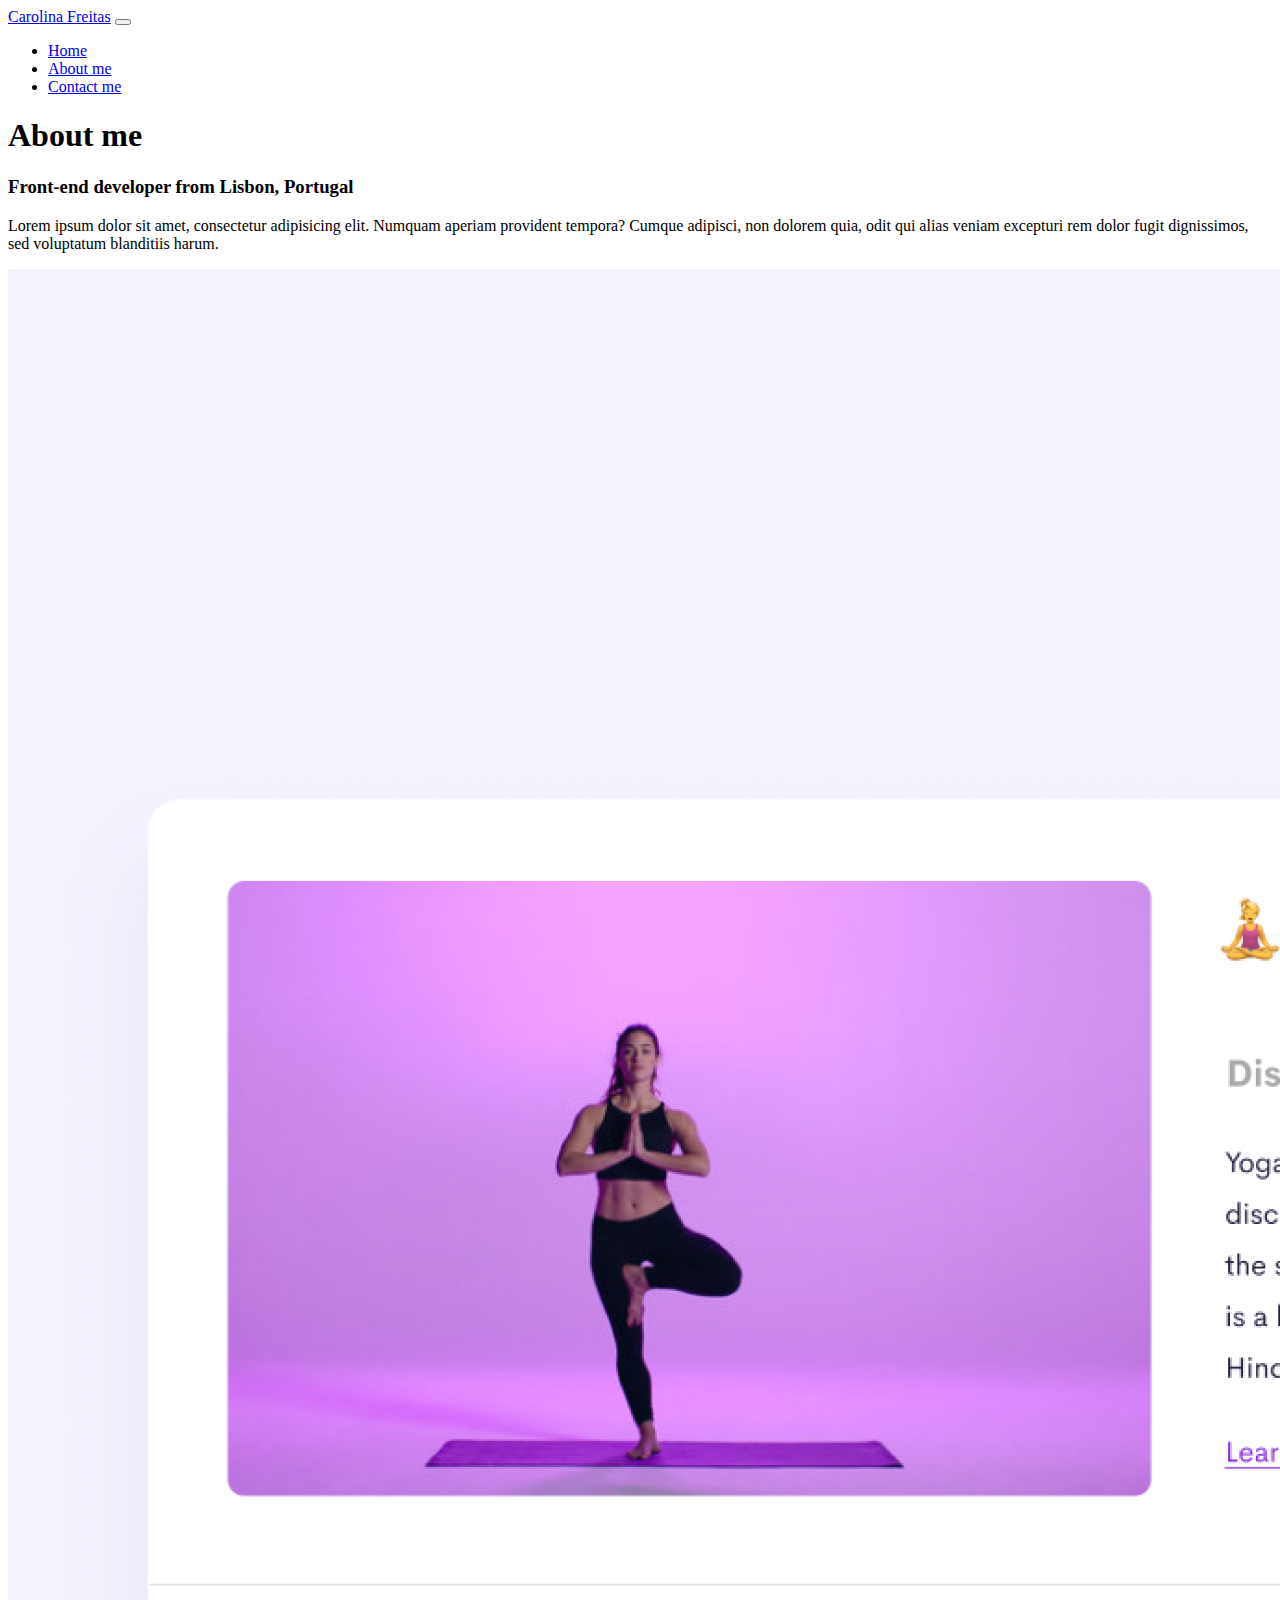
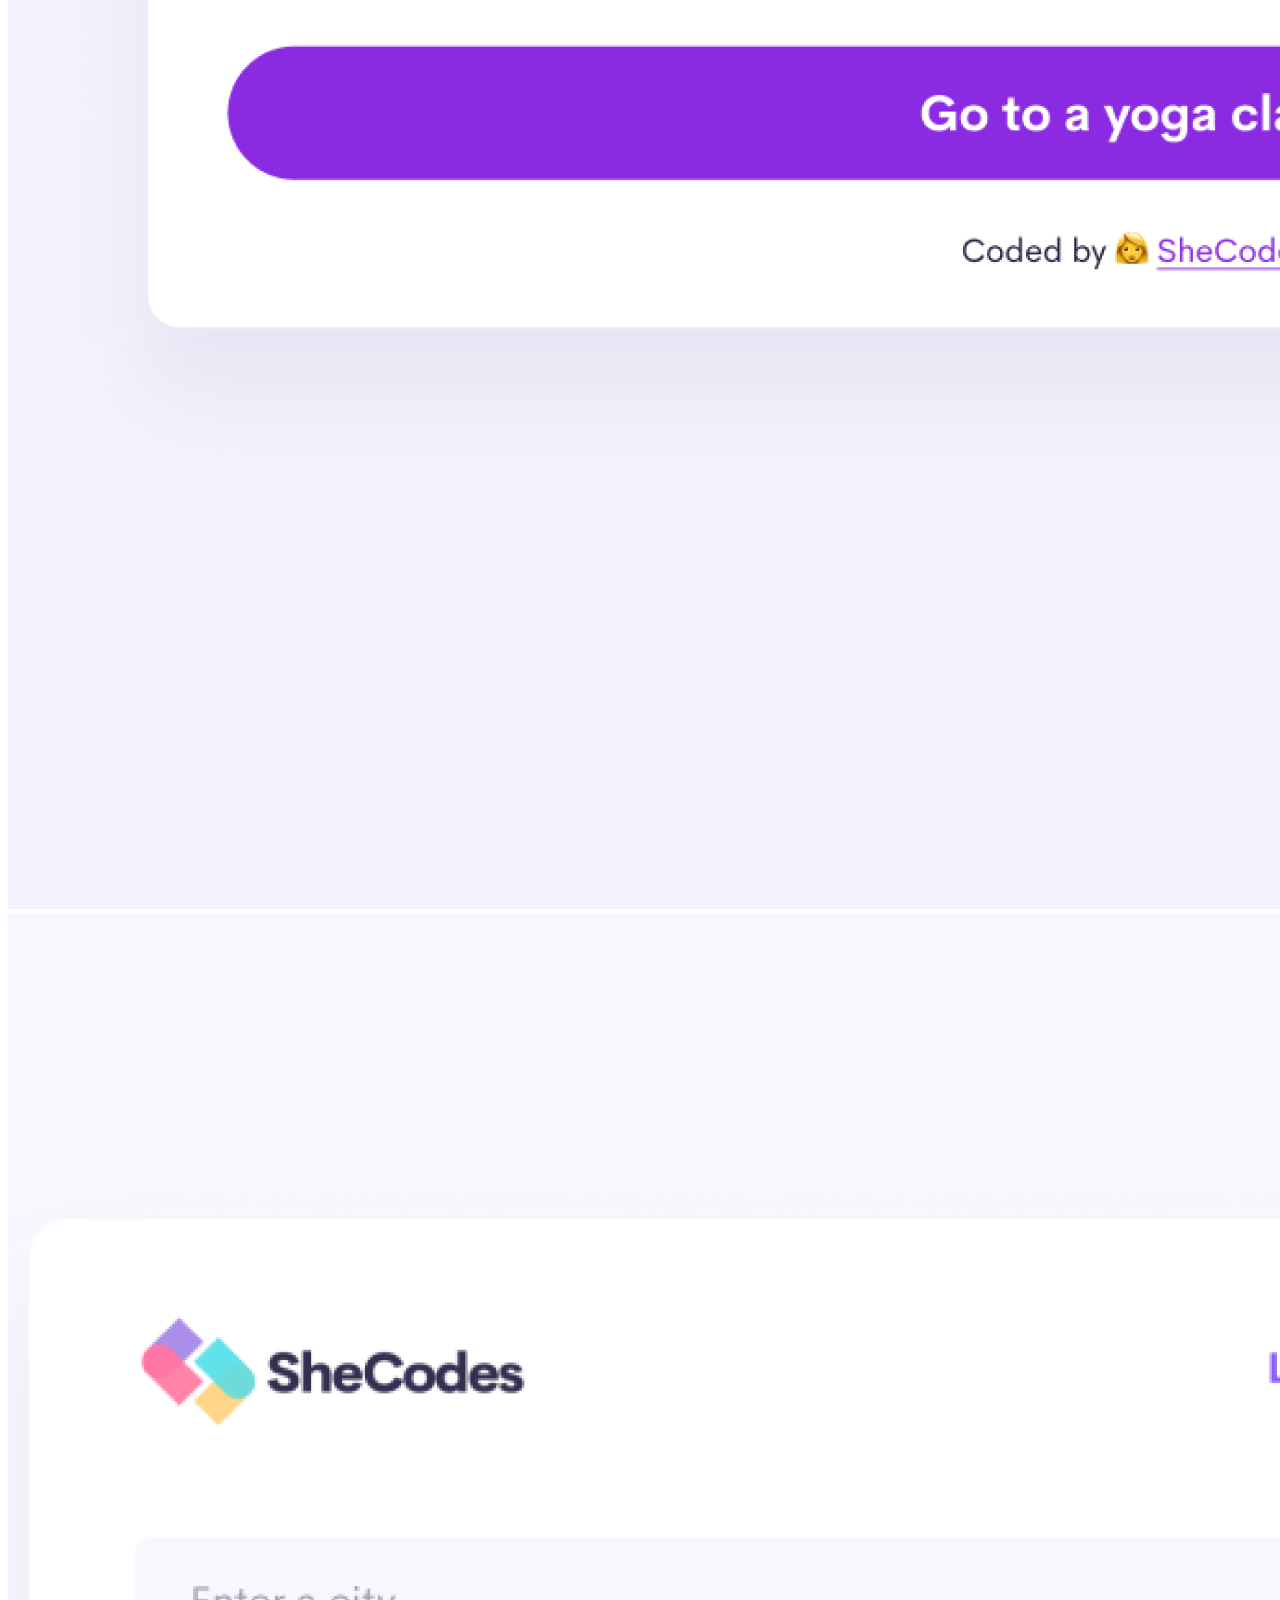
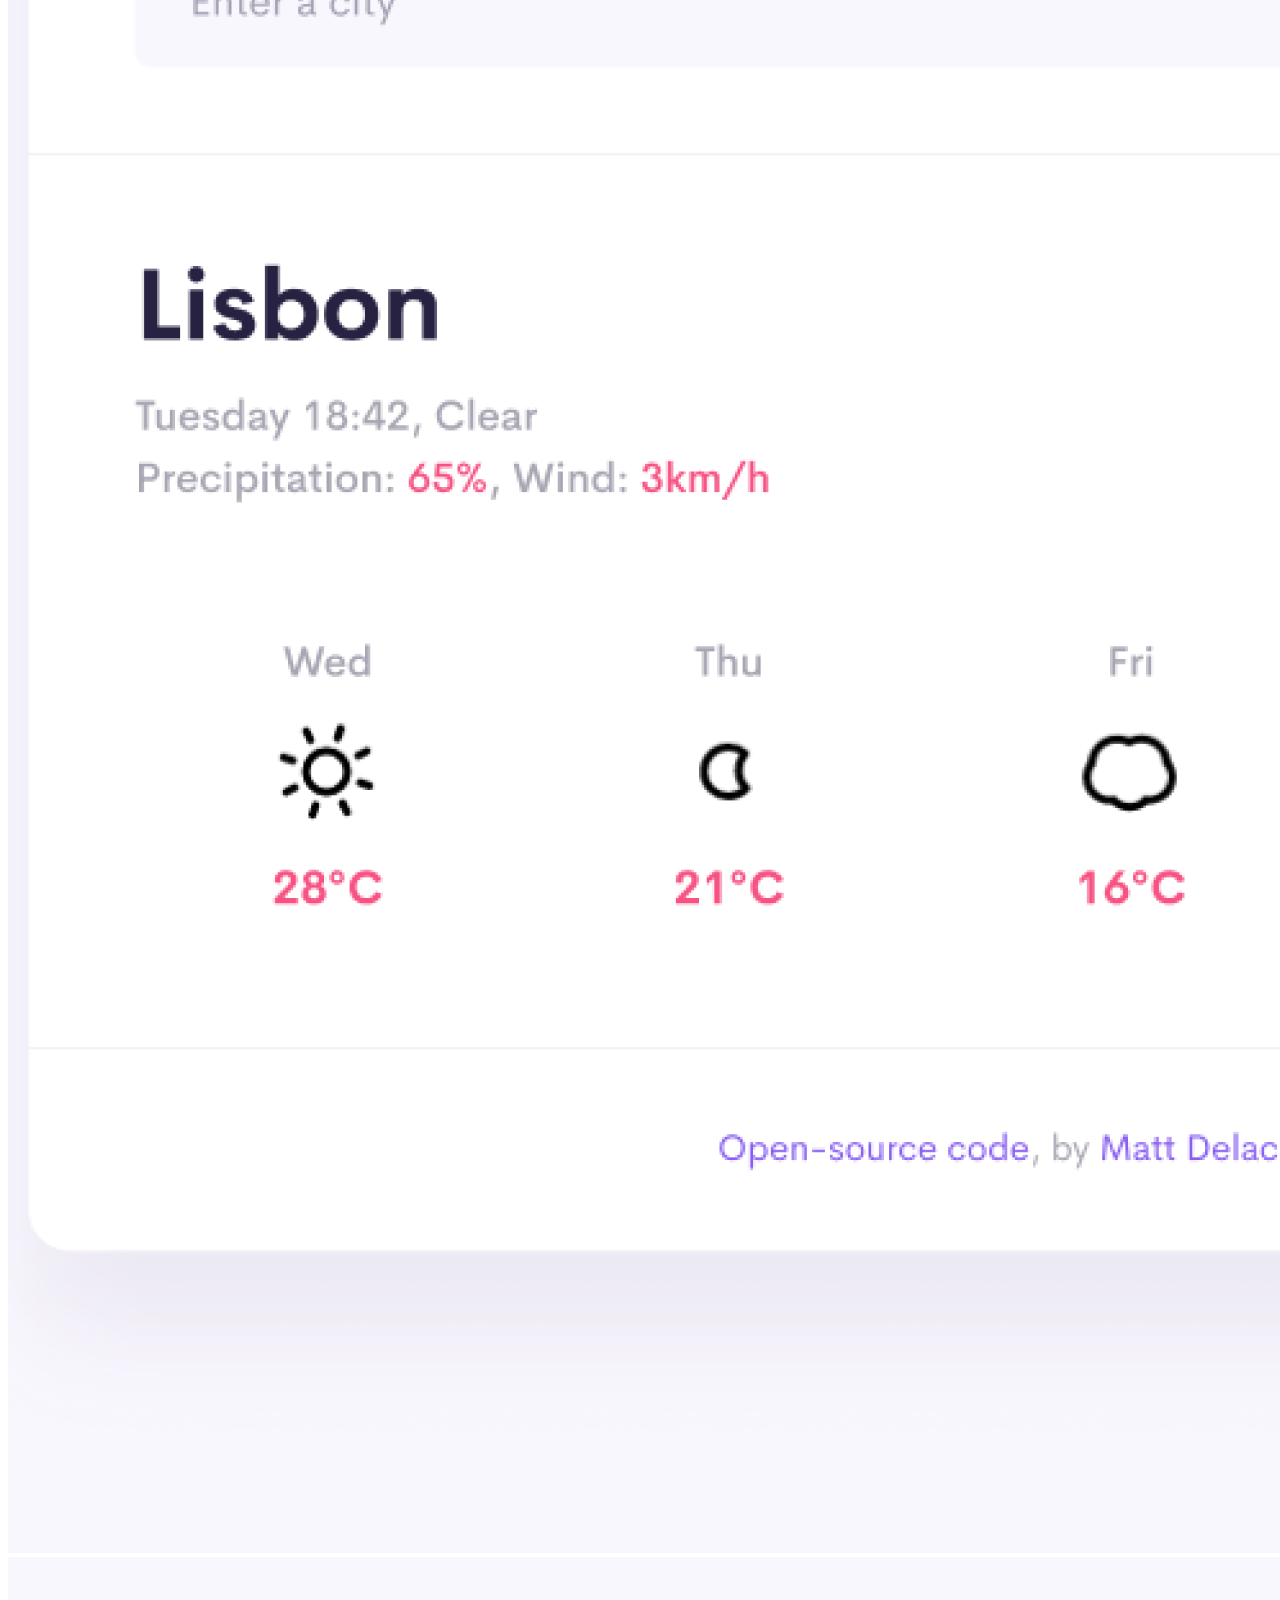
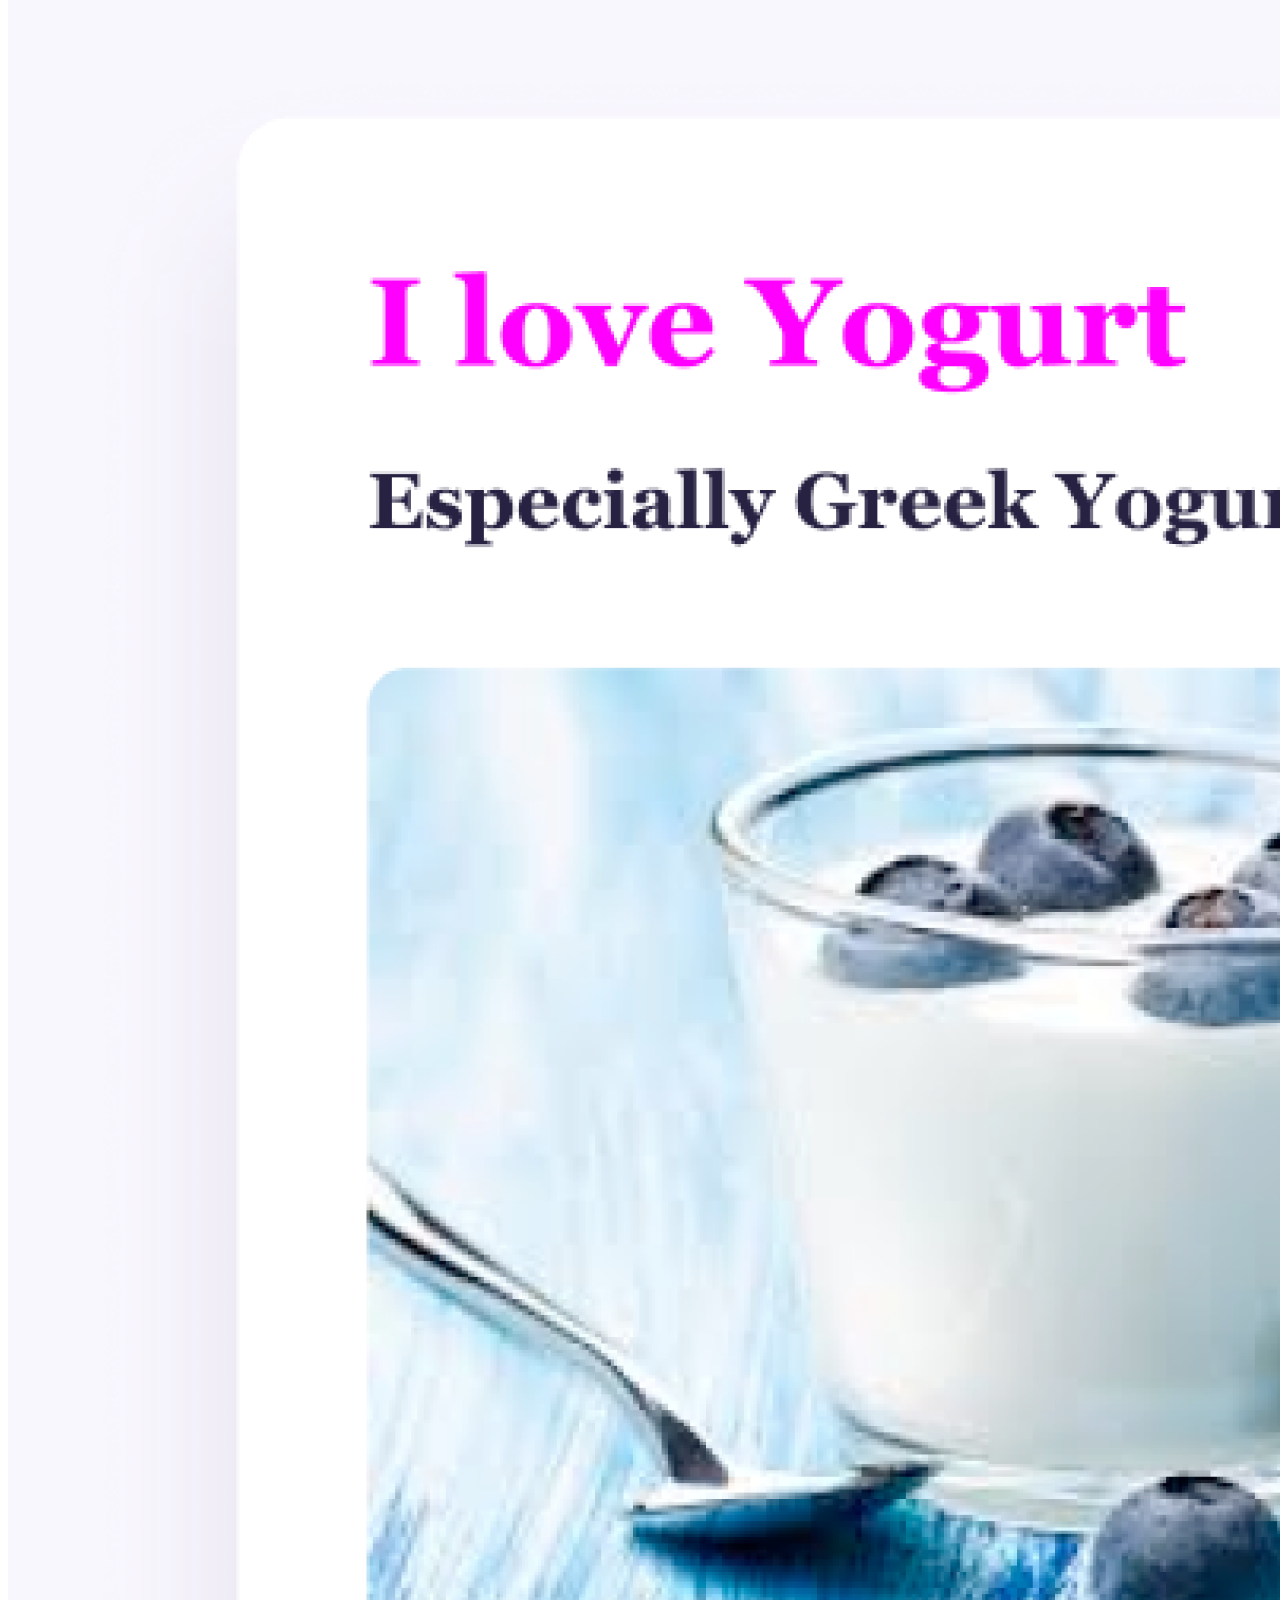
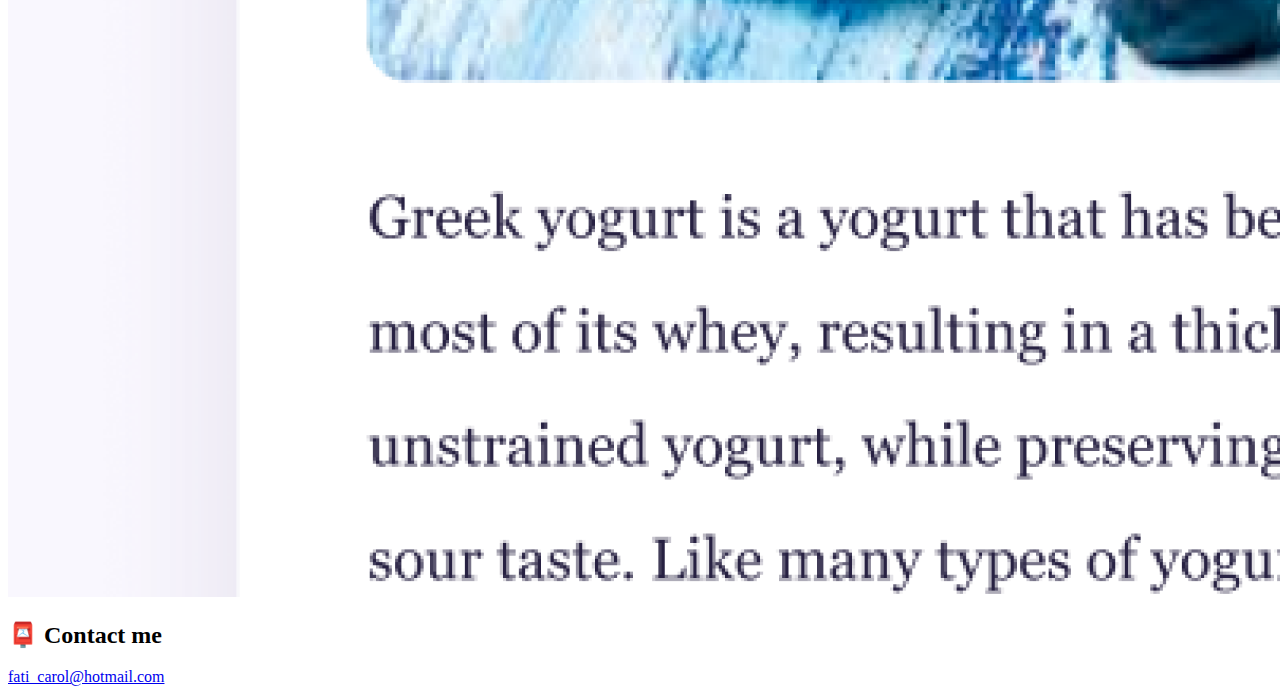
==== about.html @ 73f69a17 "added imgs; added content to homepage from previous project; added about, portfolio and contact file" ====
<!DOCTYPE html>
<html lang="en">
  <head>
    <meta charset="UTF-8" />
    <meta http-equiv="X-UA-Compatible" content="IE=edge" />
    <meta name="viewport" content="width=device-width, initial-scale=1.0" />
    <meta name="description" content="About Carolina" />
    <link
      href="https://cdn.jsdelivr.net/npm/bootstrap@5.0.0-beta2/dist/css/bootstrap.min.css"
      rel="stylesheet"
      integrity="sha384-BmbxuPwQa2lc/FVzBcNJ7UAyJxM6wuqIj61tLrc4wSX0szH/Ev+nYRRuWlolflfl"
      crossorigin="anonymous"
    />
    <script
      src="https://cdn.jsdelivr.net/npm/bootstrap@5.0.0-beta2/dist/js/bootstrap.bundle.min.js"
      integrity="sha384-b5kHyXgcpbZJO/tY9Ul7kGkf1S0CWuKcCD38l8YkeH8z8QjE0GmW1gYU5S9FOnJ0"
      crossorigin="anonymous"
    ></script>
    <link rel="stylesheet" href="style.css" />
    <title>About Carolina Freitas</title>
  </head>
  <body>
    <nav class="navbar navbar-expand-lg navbar-light bg-light fixed-top">
      <div class="container">
        <a class="navbar-brand" href="index.html">Carolina Freitas</a>
        <button
          class="navbar-toggler"
          type="button"
          data-bs-toggle="collapse"
          data-bs-target="#navbarNav"
          aria-controls="navbarNav"
          aria-expanded="false"
          aria-label="Toggle navigation"
        >
          <span class="navbar-toggler-icon"></span>
        </button>
        <div class="collapse navbar-collapse" id="navbarNav">
          <ul class="navbar-nav">
            <li class="nav-item">
              <a class="nav-link" aria-current="page" href="index.html">Home</a>
            </li>
            <li class="nav-item">
              <a class="nav-link active" href="about.html" title="Link page about me">About me</a>
            </li>
            <li class="nav-item">
              <a class="nav-link" href="about.html#contact" title="Link page contacts">Contact me</a>
            </li>
          </ul>
        </div>
      </div>
    </nav>
    <h1 class="text-center">About me</h1>
    <h3 class="text-center">Front-end developer from Lisbon, Portugal</h3>
    <div class="about-paragraphs text-center">
      <p>
        Lorem ipsum dolor sit amet, consectetur adipisicing elit. Numquam
        aperiam provident tempora? Cumque adipisci, non dolorem quia, odit qui
        alias veniam excepturi rem dolor fugit dignissimos, sed voluptatum
        blanditiis harum.
      </p>
    </div>
    <div class="container">
      <div class="row">
        <div class="col-sm-4">
          <img src="assets/img/yoga.png" alt="Image of a person doing yoga" class="img-fluid p-2 shadow rounded" />
        </div>
        <div class="col-sm-4">
          <img src="assets/img/weather.png" alt="Image of an weather application" class="img-fluid p-2 shadow rounded" />
        </div>
        <div class="col-sm-4">
          <img src="assets/img/yogurt.png" alt="Image of a yogurt" class="img-fluid p-2 shadow rounded" />
        </div>
      </div>
    </div>
    <div id="contact" class="mt-5">
      <h2 class="text-center">📮 Contact me</h2>
      <a href="mailto:fati_carol@hotmail.com" class="email-link" title="Email link">
        fati_carol@hotmail.com
      </a>
    </div>
  </body>
</html>
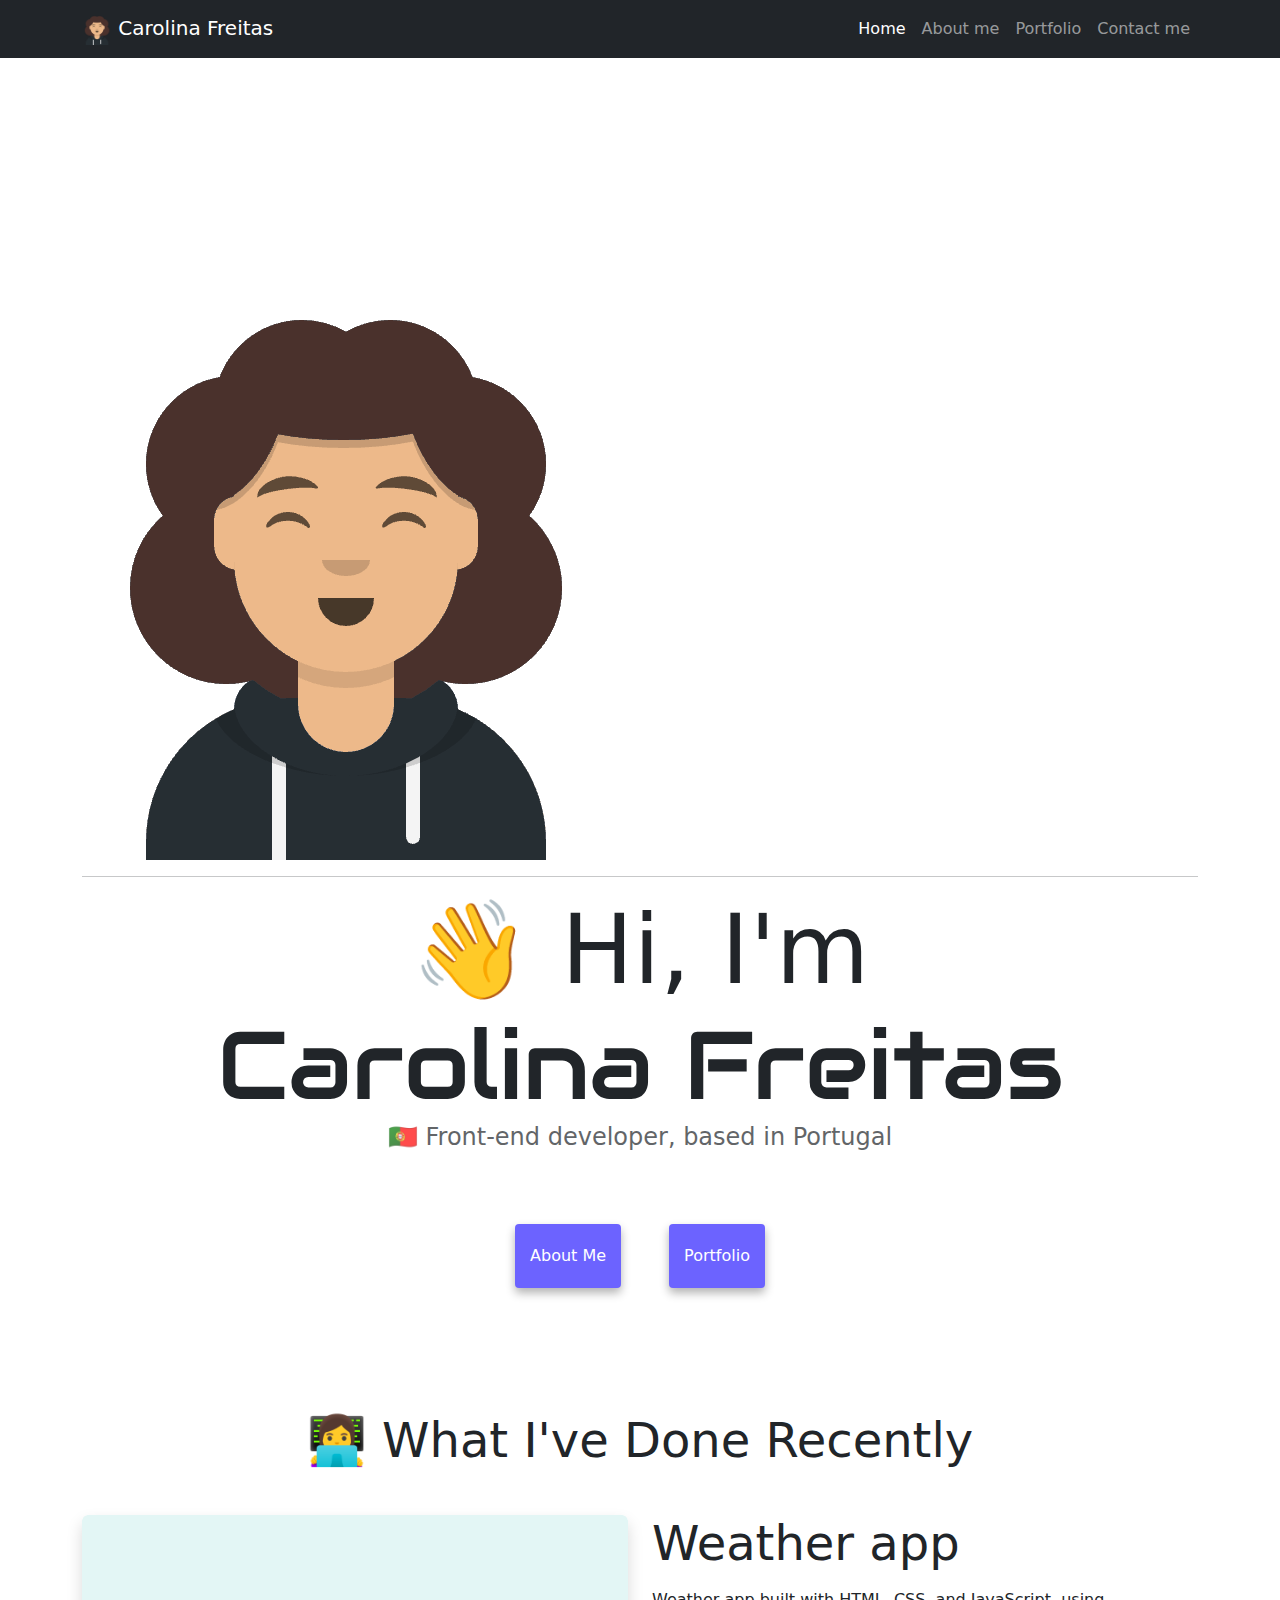
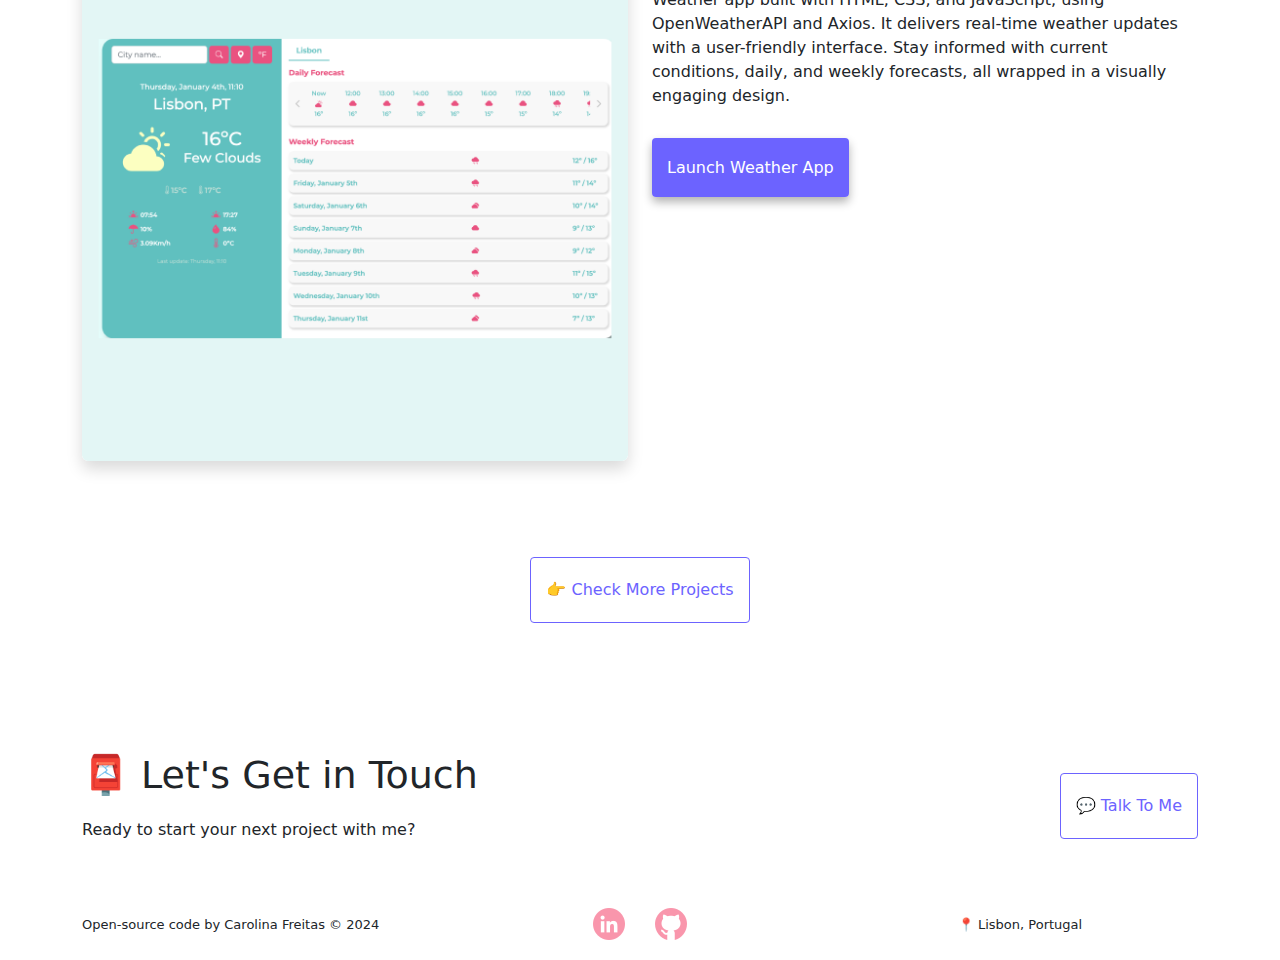
==== commit 29733fe0: "added title attribute to links; added code to about page;" ====
--- a/about.html
+++ b/about.html
@@ -1,82 +1,193 @@
 <!DOCTYPE html>
 <html lang="en">
-  <head>
-    <meta charset="UTF-8" />
-    <meta http-equiv="X-UA-Compatible" content="IE=edge" />
-    <meta name="viewport" content="width=device-width, initial-scale=1.0" />
-    <meta name="description" content="About Carolina" />
-    <link
-      href="https://cdn.jsdelivr.net/npm/bootstrap@5.0.0-beta2/dist/css/bootstrap.min.css"
-      rel="stylesheet"
-      integrity="sha384-BmbxuPwQa2lc/FVzBcNJ7UAyJxM6wuqIj61tLrc4wSX0szH/Ev+nYRRuWlolflfl"
-      crossorigin="anonymous"
-    />
-    <script
-      src="https://cdn.jsdelivr.net/npm/bootstrap@5.0.0-beta2/dist/js/bootstrap.bundle.min.js"
-      integrity="sha384-b5kHyXgcpbZJO/tY9Ul7kGkf1S0CWuKcCD38l8YkeH8z8QjE0GmW1gYU5S9FOnJ0"
-      crossorigin="anonymous"
-    ></script>
-    <link rel="stylesheet" href="style.css" />
-    <title>About Carolina Freitas</title>
-  </head>
-  <body>
-    <nav class="navbar navbar-expand-lg navbar-light bg-light fixed-top">
-      <div class="container">
-        <a class="navbar-brand" href="index.html">Carolina Freitas</a>
-        <button
-          class="navbar-toggler"
-          type="button"
-          data-bs-toggle="collapse"
-          data-bs-target="#navbarNav"
-          aria-controls="navbarNav"
-          aria-expanded="false"
-          aria-label="Toggle navigation"
-        >
-          <span class="navbar-toggler-icon"></span>
-        </button>
-        <div class="collapse navbar-collapse" id="navbarNav">
-          <ul class="navbar-nav">
-            <li class="nav-item">
-              <a class="nav-link" aria-current="page" href="index.html">Home</a>
-            </li>
-            <li class="nav-item">
-              <a class="nav-link active" href="about.html" title="Link page about me">About me</a>
-            </li>
-            <li class="nav-item">
-              <a class="nav-link" href="about.html#contact" title="Link page contacts">Contact me</a>
-            </li>
-          </ul>
-        </div>
-      </div>
-    </nav>
-    <h1 class="text-center">About me</h1>
-    <h3 class="text-center">Front-end developer from Lisbon, Portugal</h3>
-    <div class="about-paragraphs text-center">
-      <p>
-        Lorem ipsum dolor sit amet, consectetur adipisicing elit. Numquam
-        aperiam provident tempora? Cumque adipisci, non dolorem quia, odit qui
-        alias veniam excepturi rem dolor fugit dignissimos, sed voluptatum
-        blanditiis harum.
-      </p>
-    </div>
-    <div class="container">
-      <div class="row">
-        <div class="col-sm-4">
-          <img src="assets/img/yoga.png" alt="Image of a person doing yoga" class="img-fluid p-2 shadow rounded" />
-        </div>
-        <div class="col-sm-4">
-          <img src="assets/img/weather.png" alt="Image of an weather application" class="img-fluid p-2 shadow rounded" />
-        </div>
-        <div class="col-sm-4">
-          <img src="assets/img/yogurt.png" alt="Image of a yogurt" class="img-fluid p-2 shadow rounded" />
-        </div>
-      </div>
-    </div>
-    <div id="contact" class="mt-5">
-      <h2 class="text-center">📮 Contact me</h2>
-      <a href="mailto:fati_carol@hotmail.com" class="email-link" title="Email link">
-        fati_carol@hotmail.com
-      </a>
-    </div>
-  </body>
+	<head>
+		<meta charset="UTF-8" />
+		<meta http-equiv="X-UA-Compatible" content="IE=edge" />
+		<meta name="viewport" content="width=device-width, initial-scale=1.0" />
+		<meta
+			name="description"
+			content="Homepage showcasing the last project developed"
+		/>
+		<title>Carolina Freitas</title>
+		<link rel="preconnect" href="https://fonts.googleapis.com" />
+		<link rel="preconnect" href="https://fonts.gstatic.com" crossorigin />
+		<link
+			href="https://fonts.googleapis.com/css2?family=Audiowide&family=Montserrat:wght@100;200;300;400;500;600;700;800;900&display=swap"
+			rel="stylesheet"
+		/>
+		<link
+			rel="stylesheet"
+			href="libs/bootstrap-5.3.2-dist/css/bootstrap.min.css"
+		/>
+
+		<script src="libs/bootstrap-5.3.2-dist/js/bootstrap.min.js"></script>
+		<script src="libs/bootstrap-5.3.2-dist/js/bootstrap.bundle.min.js"></script>
+		<link rel="stylesheet" href="styles.css" />
+	</head>
+	<body>
+		<nav class="navbar navbar-expand-lg navbar-dark bg-dark fixed-top">
+			<div class="container navbar-container">
+				<a class="navbar-brand" href="index.html">
+					<img src="assets/img/carolina-avatar-no-bg.png" class="avatar" alt="Mini Avatar Carolina" width="30px" height="30px">
+					Carolina Freitas</a>
+				<button
+					class="navbar-toggler"
+					type="button"
+					data-bs-toggle="collapse"
+					data-bs-target="#navbarNav"
+					aria-controls="navbarNav"
+					aria-expanded="false"
+					aria-label="Toggle navigation"
+				>
+					<span class="navbar-toggler-icon"></span>
+				</button>
+				<div
+					class="collapse navbar-collapse justify-content-end"
+					id="navbarNav"
+				>
+					<ul class="navbar-nav">
+						<li class="nav-item">
+							<a
+								class="nav-link active"
+								title="Homepage"
+								aria-current="page"
+								href="index.html"
+								>Home</a
+							>
+						</li>
+						<li class="nav-item">
+							<a class="nav-link" title="About page" href="about.html">About me</a>
+						</li>
+						<li class="nav-item">
+							<a class="nav-link" title="Portfolio page" href="portfolio.html"
+								>Portfolio</a
+							>
+						</li>
+						<li class="nav-item">
+							<a class="nav-link" title="Contact page" href="contact.html"
+								>Contact me</a
+							>
+						</li>
+					</ul>
+				</div>
+			</div>
+		</nav>
+
+		<header class="masthead">
+			<div class="container h-100">
+				<div class="header-content">
+					<img
+						src="assets/img/carolina-avatar-no-bg.png"
+						alt="Avatar Carolina"
+						class="avatar"
+					/>
+					<hr />
+					<h1 class="text-center title-1 mb-md-0 mb-1">👋 Hi, I'm</h1>
+					<h2 class="text-center title-2 mb-md-0 mb-1">Carolina Freitas</h2>
+					<h3 class="text-center title-3">
+						🇵🇹 Front-end developer, based in Portugal
+					</h3>
+					<div class="navigation-links mb-5 mt-md-5 mt-4 flex-md-row flex-column">
+						<a href="about.html" title="Go to About page" class="primary-link m-md-4 m-3 mb-md-4 mb-1">About me</a>
+						<a href="portfolio.html" title="Go to Portfolio page" class="primary-link m-md-4 m-3"
+							>Portfolio</a
+						>
+					</div>
+				</div>
+			</div>
+		</header>
+
+		<section class="recent-work-section">
+			<div class="container">
+				<div class="row">
+					<div class="col-12">
+						<h3 class="section-title">👩‍💻 What I've Done Recently</h3>
+					</div>
+				</div>
+				<div class="row mb-5 portfolio-project">
+					<div class="col-md-6 mb-5 mb-md-0">
+						<img
+							src="assets/img/weather-app.png"
+							alt="Image of a weather application"
+							class="img-fluid rounded shadow"
+						/>
+					</div>
+					<div class="col-md-6">
+						<h2 class="mb-3 project-title">Weather app</h2>
+						<p class="project-description">
+							Weather app built with HTML, CSS, and JavaScript,
+							using OpenWeatherAPI and Axios. It delivers
+							real-time weather updates with a user-friendly
+							interface. Stay informed with current conditions,
+							daily, and weekly forecasts, all wrapped in a
+							visually engaging design.
+						</p>
+						<div class="mt-5">
+							<a
+								href="https://weather-app-fcff.netlify.app/"
+								title="Launch weather app"
+								class="primary-link"
+								>Launch Weather App</a
+							>
+						</div>
+					</div>
+				</div>
+
+				<div class="row">
+					<div class="col-12">
+						<div class="mt-5 d-flex justify-content-center">
+							<a href="portfolio.html" class="secondary-link" title="Check more projects"
+								>👉 Check More Projects</a
+							>
+						</div>
+					</div>
+				</div>
+			</div>
+		</section>
+
+		<section class="contact-section">
+			<div class="container">
+				<div class="row">
+					<div class="col-md-6">
+						<h3 class="section-title">📮 Let's Get in Touch</h3>
+						<p>Ready to start your next project with me?</p>
+					</div>
+
+					<div
+						class="col-md-6 d-flex align-items-center justify-content-md-end justify-content-center"
+					>
+						<a
+							href="mailto:fati_carol@hotmail.com"
+							title="Talk to me"
+							class="secondary-link"
+						>
+							💬 Talk to Me
+						</a>
+					</div>
+				</div>
+			</div>
+		</section>
+
+		<footer class="footer-section">
+			<div class="container">
+				<div class="row">
+					<div class="col-md-4 d-flex align-items-center order-md-1 order-2 justify-content-md-start justify-content-center mb-md-0 mb-1">
+						<a href="https://github.com/fcff94" target="_blank" title="Github" class="text-decoration-none txt-white">
+							Open-source 
+						</a>
+					&nbsp;code by Carolina Freitas © 2024
+					</div>
+					<div class="col-md-4 social-media-icons order-md-2 order-1 mb-md-0 mb-3">
+						<a href="https://www.linkedin.com/in/carolinafreitas94/" target="_blank" title="Linkedin">
+							<img src="assets/img/linkedin.png" alt="Ícone do Linkedin">
+						</a>
+						<a href="https://github.com/fcff94" target="_blank" title="Github">
+							<img src="assets/img/github.png" alt="Ícone do Github">
+						</a>
+					</div>
+					<div class="col-md-4 d-flex align-items-center order-3 justify-content-center">📍 Lisbon, Portugal</div>
+				</div>
+			</div>
+		</footer>
+	</body>
 </html>
--- a/styles.css
+++ b/styles.css
@@ -0,0 +1,193 @@
+:root {
+  --primary-color: #6c63ff;
+  --secondary-color: #f5f2fe;
+  --box-shadow: 0 5px 10px rgba(0, 0, 0, 0.3);
+}
+
+body {
+  margin-top: 300px;
+}
+
+h1,
+h2,
+h3 {
+  margin: 0;
+}
+
+h1 {
+  font-size: 96px;
+}
+
+.heading1-size {
+  font-size: 96px;
+}
+
+.first-heading1 {
+  font-size: 48px;
+}
+
+h2 {
+  font-size: 48px;
+}
+
+.title-2 {
+	font-size: 96px;
+	font-family: "Audiowide", sans-serif;
+	text-shadow: 3px 5px 7px var(--txt-shadow);
+}
+
+.title-3 {
+	font-size: 24px;
+	opacity: 0.7;
+	color: var(--pink);
+}
+
+@media only screen and (max-width: 576px) {
+	.title-1 {
+		font-size: 28px;
+		opacity: 0.9;
+	}
+
+	.title-2 {
+		font-size: 38px;
+		font-family: "Audiowide", sans-serif;
+	}
+
+	.title-3 {
+		font-size: 16px;
+		opacity: 0.7;
+	}
+}
+/* ---------------------------------------- */
+
+/* SECTION - RECENT WORK */
+.recent-work-section {
+	margin: 100px auto;
+	background-color: var(--white);
+}
+
+.recent-work-section .section-title {
+	font-size: 48px;
+	margin-bottom: 45px;
+	text-align: center;
+}
+
+@media only screen and (max-width: 576px) {
+	.recent-work-section .section-title {
+		font-size: 38px;
+		text-align: left;
+	}
+}
+
+.portfolio-project .project-title {
+	text-shadow: 2px 3px 5px var(--txt-shadow);
+}
+
+.portfolio-project .project-description {
+	text-shadow: 2px 3px 5px var(--txt-shadow);
+	font-size: 16px;
+	color: var(--txt-grey);
+}
+/* ----------------------------------------------- */
+
+/* SECTION - CONTACT */
+.contact-section {
+	padding: 30px 0;
+	background-color: var(--turquoise);
+	font-size: 16px !important;
+}
+
+.contact-section p {
+	font-size: 16px;
+}
+
+.contact-section .section-title {
+	font-size: 38px;
+	margin-bottom: 20px;
+	text-shadow: 2px 3px 5px var(--txt-grey);
+}
+
+@media only screen and (max-width: 576px) {
+	.contact-section .section-title {
+		font-size: 30px;
+	}
+}
+/* ----------------------------------------------- */
+
+/* FOOTER SECTION  */
+.footer-section {
+	background-color: var(--darkgray);
+	color: var(--white);
+	padding: 20px 0;
+	font-size: 13px;
+}
+
+.footer-section a {
+	color: var(--pink);
+}
+
+.social-media-icons {
+	display: flex;
+	align-items: center;
+	justify-content: center;
+}
+
+.social-media-icons img {
+	opacity: 0.7;
+	margin: 0 15px;
+}
+
+.navigation-links {
+  display: flex;
+  margin-top: 40px;
+  justify-content: center;
+}
+
+.navigation-links a {
+  margin: 20px;
+}
+
+.primary-link {
+  border-radius: 4px;
+  padding: 20px 15px;
+  text-decoration: none;
+  text-transform: capitalize;
+  background: var(--primary-color);
+  box-shadow: var(--box-shadow);
+  color: white;
+}
+
+.secondary-link {
+  border-radius: 4px;
+  padding: 20px 15px;
+  text-decoration: none;
+  text-transform: capitalize;
+  color: var(--primary-color);
+  border: 1px solid var(--primary-color);
+}
+
+.homepage-link {
+  color: var(--primary-color);
+  text-align: center;
+  display: block;
+}
+
+.about-paragraphs {
+  margin: 30px 0;
+}
+
+.about-paragraphs p {
+  margin: 10px;
+}
+
+.email-link {
+  display: flex;
+  justify-content: center;
+  color: var(--primary-color);
+  font-size: 28px;
+  text-decoration: none;
+}
+
+.email-link:hover {
+  text-decoration: underline;
+}
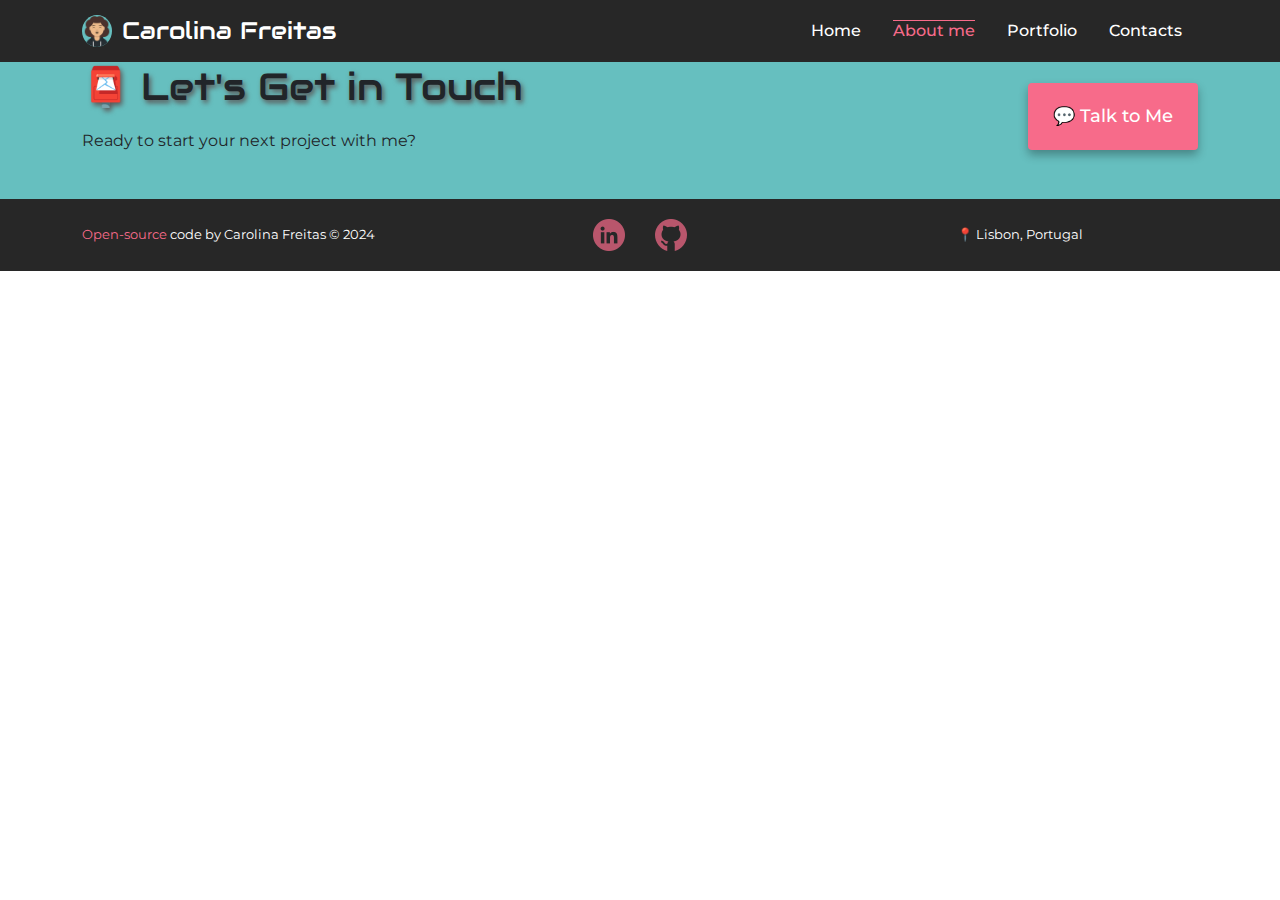
==== commit 6aaf7f48: "added favicon package and import;" ====
--- a/about.html
+++ b/about.html
@@ -9,19 +9,30 @@
 			content="Homepage showcasing the last project developed"
 		/>
 		<title>Carolina Freitas</title>
+		<!-- Favicon  -->
+		<link rel="apple-touch-icon" sizes="180x180" href="assets/img/favicon/apple-touch-icon.png">
+		<link rel="icon" type="image/png" sizes="32x32" href="assets/img/favicon/favicon-32x32.png">
+		<link rel="icon" type="image/png" sizes="16x16" href="assets/img/favicon/favicon-16x16.png">
+		<link rel="manifest" href="assets/img/favicon/site.webmanifest">
+		<link rel="mask-icon" href="assets/img/favicon/safari-pinned-tab.svg" color="#5bbad5">
+		<meta name="msapplication-TileColor" content="#da532c">
+		<meta name="theme-color" content="#ffffff">
+		<!-- Fonts  -->
 		<link rel="preconnect" href="https://fonts.googleapis.com" />
 		<link rel="preconnect" href="https://fonts.gstatic.com" crossorigin />
 		<link
 			href="https://fonts.googleapis.com/css2?family=Audiowide&family=Montserrat:wght@100;200;300;400;500;600;700;800;900&display=swap"
 			rel="stylesheet"
 		/>
+		<!-- Bootstrap  -->
 		<link
 			rel="stylesheet"
 			href="libs/bootstrap-5.3.2-dist/css/bootstrap.min.css"
 		/>
-
 		<script src="libs/bootstrap-5.3.2-dist/js/bootstrap.min.js"></script>
 		<script src="libs/bootstrap-5.3.2-dist/js/bootstrap.bundle.min.js"></script>
+
+		<!-- My styles  -->
 		<link rel="stylesheet" href="styles.css" />
 	</head>
 	<body>
@@ -48,15 +59,14 @@
 					<ul class="navbar-nav">
 						<li class="nav-item">
 							<a
-								class="nav-link active"
+								class="nav-link"
 								title="Homepage"
-								aria-current="page"
 								href="index.html"
 								>Home</a
 							>
 						</li>
 						<li class="nav-item">
-							<a class="nav-link" title="About page" href="about.html">About me</a>
+							<a class="nav-link active" aria-current="page" title="About page" href="about.html">About me</a>
 						</li>
 						<li class="nav-item">
 							<a class="nav-link" title="Portfolio page" href="portfolio.html"
@@ -65,7 +75,7 @@
 						</li>
 						<li class="nav-item">
 							<a class="nav-link" title="Contact page" href="contact.html"
-								>Contact me</a
+								>Contacts</a
 							>
 						</li>
 					</ul>
@@ -73,75 +83,16 @@
 			</div>
 		</nav>
 
-		<header class="masthead">
-			<div class="container h-100">
-				<div class="header-content">
-					<img
-						src="assets/img/carolina-avatar-no-bg.png"
-						alt="Avatar Carolina"
-						class="avatar"
-					/>
-					<hr />
-					<h1 class="text-center title-1 mb-md-0 mb-1">👋 Hi, I'm</h1>
-					<h2 class="text-center title-2 mb-md-0 mb-1">Carolina Freitas</h2>
-					<h3 class="text-center title-3">
-						🇵🇹 Front-end developer, based in Portugal
-					</h3>
-					<div class="navigation-links mb-5 mt-md-5 mt-4 flex-md-row flex-column">
-						<a href="about.html" title="Go to About page" class="primary-link m-md-4 m-3 mb-md-4 mb-1">About me</a>
-						<a href="portfolio.html" title="Go to Portfolio page" class="primary-link m-md-4 m-3"
-							>Portfolio</a
-						>
-					</div>
-				</div>
-			</div>
-		</header>
-
-		<section class="recent-work-section">
+		<section class="about-section">
 			<div class="container">
 				<div class="row">
 					<div class="col-12">
 						<h3 class="section-title">👩‍💻 What I've Done Recently</h3>
 					</div>
 				</div>
-				<div class="row mb-5 portfolio-project">
-					<div class="col-md-6 mb-5 mb-md-0">
-						<img
-							src="assets/img/weather-app.png"
-							alt="Image of a weather application"
-							class="img-fluid rounded shadow"
-						/>
-					</div>
-					<div class="col-md-6">
-						<h2 class="mb-3 project-title">Weather app</h2>
-						<p class="project-description">
-							Weather app built with HTML, CSS, and JavaScript,
-							using OpenWeatherAPI and Axios. It delivers
-							real-time weather updates with a user-friendly
-							interface. Stay informed with current conditions,
-							daily, and weekly forecasts, all wrapped in a
-							visually engaging design.
-						</p>
-						<div class="mt-5">
-							<a
-								href="https://weather-app-fcff.netlify.app/"
-								title="Launch weather app"
-								class="primary-link"
-								>Launch Weather App</a
-							>
-						</div>
-					</div>
-				</div>
+				
 
-				<div class="row">
-					<div class="col-12">
-						<div class="mt-5 d-flex justify-content-center">
-							<a href="portfolio.html" class="secondary-link" title="Check more projects"
-								>👉 Check More Projects</a
-							>
-						</div>
-					</div>
-				</div>
+				
 			</div>
 		</section>
 
--- a/styles.css
+++ b/styles.css
@@ -1,33 +1,108 @@
 :root {
-  --primary-color: #6c63ff;
-  --secondary-color: #f5f2fe;
-  --box-shadow: 0 5px 10px rgba(0, 0, 0, 0.3);
-}
-
-body {
-  margin-top: 300px;
+	--darkgray: #272727;
+	--lightgreen: #e3f6f5;
+	--darkgreen: #bae8e8;
+	--turquoise: #66bfbf;
+	--pink: #f76b8a;
+	--txt-grey: #5c5959;
+	--txt-shadow: #c3c3c3;
+	--white: #fff;
+	--box-shadow: 0 5px 10px rgba(0, 0, 0, 0.3);
+}
+
+h1,
+h2,
+h3,
+h3,
+h5,
+h6,
+p,
+div,
+span {
+	font-family: "Montserrat", sans-serif;
 }
 
 h1,
 h2,
 h3 {
-  margin: 0;
-}
-
-h1 {
-  font-size: 96px;
-}
-
-.heading1-size {
-  font-size: 96px;
-}
-
-.first-heading1 {
-  font-size: 48px;
-}
-
-h2 {
-  font-size: 48px;
+	margin: 0;
+}
+
+p {
+	font-size: 18px;
+	line-height: 1.5;
+}
+
+/* NAVBAR */
+.navbar.bg-dark {
+	background-color: var(--darkgray) !important;
+	color: var(--darkgreen);
+}
+
+.navbar-brand {
+	display: flex;
+	align-items: center;
+	gap: 10px;
+	font-family: "Audiowide", sans-serif;
+	color: var(--white);
+	font-size: 24px;
+}
+
+.navbar-brand:hover {
+	color: var(--turquoise) !important;
+}
+
+.nav-link {
+	font-family: "Montserrat", sans-serif;
+	color: var(--white);
+	font-weight: 500;
+	padding: 8px 16px !important;
+}
+
+.nav-link:hover {
+	text-decoration: overline !important;
+	color: var(--turquoise) !important;
+}
+
+.nav-link.active {
+	text-decoration: overline !important;
+	color: var(--pink) !important;
+}
+/* --------------------------------------------------------- */
+/* HEADER */
+.masthead {
+	height: 100vh;
+	background-color: var(--lightgreen);
+	background-size: cover;
+	min-height: 40rem;
+	padding-top: 4.5rem;
+	padding-bottom: 0;
+}
+
+.header-content {
+	display: flex;
+	align-items: center;
+	justify-content: center;
+	flex-direction: column;
+	height: 100%;
+}
+
+.header-content hr {
+	border: 1px solid var(--turquoise) !important;
+	width: 50%;
+	margin: 20px 0;
+}
+
+.avatar {
+	background: var(--turquoise);
+	border-radius: 50%;
+	max-width: 65%;
+	height: auto;
+}
+
+.title-1 {
+	font-size: 48px;
+	opacity: 0.9;
 }
 
 .title-2 {
@@ -95,6 +170,14 @@
 	padding: 30px 0;
 	background-color: var(--turquoise);
 	font-size: 16px !important;
+	position: sticky;
+	bottom: 72px;
+	left: 0;
+	right: 0;
+}
+
+.footer-section a {
+	color: var(--pink);
 }
 
 .contact-section p {
@@ -120,10 +203,10 @@
 	color: var(--white);
 	padding: 20px 0;
 	font-size: 13px;
-}
-
-.footer-section a {
-	color: var(--pink);
+	position: sticky;
+	bottom: 0;
+	left: 0;
+	right: 0;
 }
 
 .social-media-icons {
@@ -137,57 +220,73 @@
 	margin: 0 15px;
 }
 
+.social-media-icons img:hover {
+	opacity: 1;
+}
+/* ----------------------------------------------- */
+
+/* GENERAL STYLES */
+.section-title {
+	font-family: "Audiowide", sans-serif;
+	text-shadow: 2px 3px 5px var(--txt-shadow);
+}
+/* ----------------------------------------------- */
+
+/* BUTTONS AND LINKS */
 .navigation-links {
-  display: flex;
-  margin-top: 40px;
-  justify-content: center;
-}
-
-.navigation-links a {
-  margin: 20px;
+	display: flex;
+	justify-content: center;
 }
 
 .primary-link {
-  border-radius: 4px;
-  padding: 20px 15px;
-  text-decoration: none;
-  text-transform: capitalize;
-  background: var(--primary-color);
-  box-shadow: var(--box-shadow);
-  color: white;
+	border-radius: 4px;
+	padding: 20px 25px;
+	text-decoration: none;
+	font-weight: 500;
+	background: var(--turquoise);
+	box-shadow: var(--box-shadow);
+	color: var(--white);
+	font-size: 18px;
+	text-align: center;
+}
+
+.primary-link:hover {
+	opacity: 0.9;
 }
 
 .secondary-link {
-  border-radius: 4px;
-  padding: 20px 15px;
-  text-decoration: none;
-  text-transform: capitalize;
-  color: var(--primary-color);
-  border: 1px solid var(--primary-color);
-}
-
-.homepage-link {
-  color: var(--primary-color);
-  text-align: center;
-  display: block;
-}
+	border-radius: 4px;
+	padding: 20px 25px;
+	text-decoration: none;
+	font-weight: 500;
+	background: var(--pink);
+	box-shadow: var(--box-shadow);
+	color: var(--white);
+	font-size: 18px;
+	text-align: center;
+}
+
+.secondary-link:hover {
+	opacity: 0.9;
+}
+/* ----------------------------------------------- */
 
 .about-paragraphs {
-  margin: 30px 0;
+	margin: 30px 0;
 }
 
 .about-paragraphs p {
-  margin: 10px;
+	margin: 10px;
 }
 
 .email-link {
-  display: flex;
-  justify-content: center;
-  color: var(--primary-color);
-  font-size: 28px;
-  text-decoration: none;
+	display: flex;
+	justify-content: center;
+	color: var(--primary-color);
+	font-size: 28px;
+	text-decoration: none;
 }
 
 .email-link:hover {
-  text-decoration: underline;
-}
+	text-decoration: underline;
+}
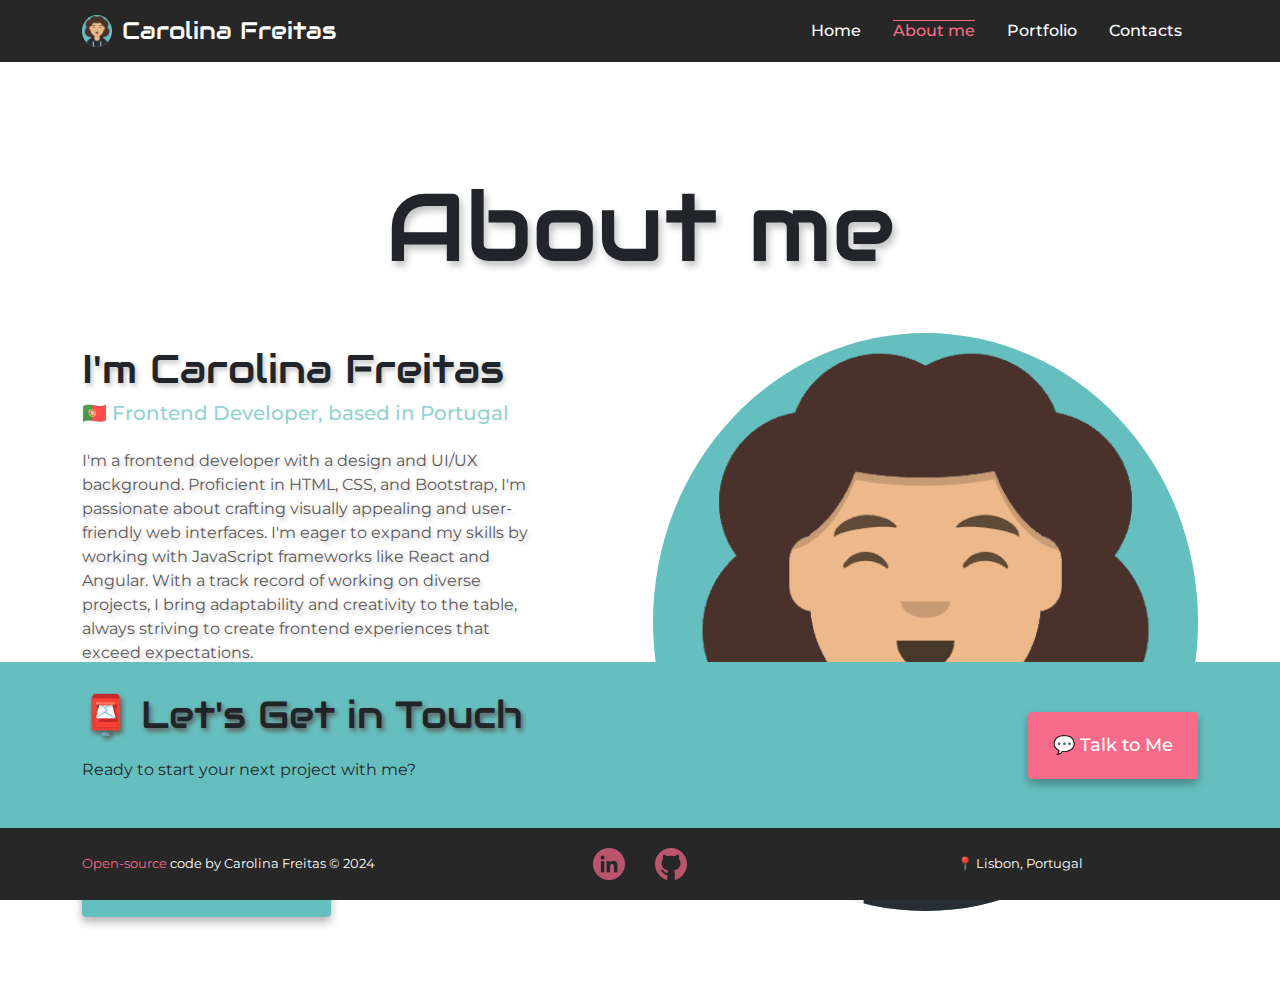
==== commit 34475f7b: "added about page info;" ====
--- a/about.html
+++ b/about.html
@@ -6,9 +6,9 @@
 		<meta name="viewport" content="width=device-width, initial-scale=1.0" />
 		<meta
 			name="description"
-			content="Homepage showcasing the last project developed"
+			content="About Carolina Freitas page"
 		/>
-		<title>Carolina Freitas</title>
+		<title>About Carolina Freitas</title>
 		<!-- Favicon  -->
 		<link rel="apple-touch-icon" sizes="180x180" href="assets/img/favicon/apple-touch-icon.png">
 		<link rel="icon" type="image/png" sizes="32x32" href="assets/img/favicon/favicon-32x32.png">
@@ -39,7 +39,7 @@
 		<nav class="navbar navbar-expand-lg navbar-dark bg-dark fixed-top">
 			<div class="container navbar-container">
 				<a class="navbar-brand" href="index.html">
-					<img src="assets/img/carolina-avatar-no-bg.png" class="avatar" alt="Mini Avatar Carolina" width="30px" height="30px">
+					<img src="assets/img/carolina-avatar-no-bg.png" class="avatar-bg avatar-width" alt="Mini Avatar Carolina" width="30px" height="30px">
 					Carolina Freitas</a>
 				<button
 					class="navbar-toggler"
@@ -87,11 +87,55 @@
 			<div class="container">
 				<div class="row">
 					<div class="col-12">
-						<h3 class="section-title">👩‍💻 What I've Done Recently</h3>
+						<div class="row mb-5">
+							<div class="col-12">
+								<h3 class="title-2 text-center">About me</h3>
+							</div>
+						</div>
+						<div class="row about-content">
+							<div class="col-lg-5 order-lg-1 order-2">
+								<h1 class="section-title text-lg-start text-center mb-2">I'm Carolina Freitas</h3>
+								<h2 class="title-3 text-lg-start text-center mb-4">🇵🇹 Frontend Developer, based in Portugal</h3>
+								<p class="txt-description">
+									I'm a frontend developer with a design
+									and UI/UX background. Proficient in
+									HTML, CSS, and Bootstrap, I'm
+									passionate about crafting visually
+									appealing and user-friendly web
+									interfaces. I'm eager to expand my
+									skills by working with JavaScript
+									frameworks like React and Angular.
+									With a track record of working on
+									diverse projects, I bring adaptability and
+									creativity to the table, always striving to
+									create frontend experiences that
+									exceed expectations.
+								</p>
+
+								<p class="txt-description mb-5">
+									I consider frontend development to be a
+									creative area, where aesthetics and
+									functionality go hand in hand. I've
+									honed my skills in styling frameworks
+									and I'm now excited to embrace new
+									dynamic cutting-edge technologies.
+									Let's collaborate to bring innovative and
+									visually stunning web solutions to life.
+								</p>
+
+								<a
+								href="portfolio.html"
+								title="Go to Portfolio page"
+								class="primary-link">
+							👉 Check my Portfolio
+						</a>
+							</div>
+							<div class="col-lg-7 d-flex justify-content-lg-end justify-content-center order-lg-2 order-1 mb-lg-0 mb-5">
+								<img src="assets/img/carolina-avatar-no-bg.png" class="avatar-bg text-center" alt="Avatar Carolina" width="85%">
+							</div>
+						</div>
 					</div>
 				</div>
-				
-
 				
 			</div>
 		</section>
@@ -122,13 +166,13 @@
 		<footer class="footer-section">
 			<div class="container">
 				<div class="row">
-					<div class="col-md-4 d-flex align-items-center order-md-1 order-2 justify-content-md-start justify-content-center mb-md-0 mb-1">
+					<div class="col-lg-4 d-flex align-items-center order-lg-1 order-2 justify-content-lg-start justify-content-center mb-lg-0 mb-1">
 						<a href="https://github.com/fcff94" target="_blank" title="Github" class="text-decoration-none txt-white">
 							Open-source 
 						</a>
 					&nbsp;code by Carolina Freitas © 2024
 					</div>
-					<div class="col-md-4 social-media-icons order-md-2 order-1 mb-md-0 mb-3">
+					<div class="col-lg-4 social-media-icons order-lg-2 order-1 mb-lg-0 mb-3">
 						<a href="https://www.linkedin.com/in/carolinafreitas94/" target="_blank" title="Linkedin">
 							<img src="assets/img/linkedin.png" alt="Ícone do Linkedin">
 						</a>
@@ -136,7 +180,7 @@
 							<img src="assets/img/github.png" alt="Ícone do Github">
 						</a>
 					</div>
-					<div class="col-md-4 d-flex align-items-center order-3 justify-content-center">📍 Lisbon, Portugal</div>
+					<div class="col-lg-4 d-flex align-items-center order-3 justify-content-center">📍 Lisbon, Portugal</div>
 				</div>
 			</div>
 		</footer>
--- a/styles.css
+++ b/styles.css
@@ -93,9 +93,12 @@
 	margin: 20px 0;
 }
 
-.avatar {
+.avatar-bg {
 	background: var(--turquoise);
 	border-radius: 50%;
+}
+
+.avatar-width {
 	max-width: 65%;
 	height: auto;
 }
@@ -117,22 +120,6 @@
 	color: var(--pink);
 }
 
-@media only screen and (max-width: 576px) {
-	.title-1 {
-		font-size: 28px;
-		opacity: 0.9;
-	}
-
-	.title-2 {
-		font-size: 38px;
-		font-family: "Audiowide", sans-serif;
-	}
-
-	.title-3 {
-		font-size: 16px;
-		opacity: 0.7;
-	}
-}
 /* ---------------------------------------- */
 
 /* SECTION - RECENT WORK */
@@ -147,22 +134,33 @@
 	text-align: center;
 }
 
-@media only screen and (max-width: 576px) {
-	.recent-work-section .section-title {
-		font-size: 38px;
-		text-align: left;
-	}
-}
-
 .portfolio-project .project-title {
 	text-shadow: 2px 3px 5px var(--txt-shadow);
 }
 
-.portfolio-project .project-description {
-	text-shadow: 2px 3px 5px var(--txt-shadow);
+/* ----------------------------------------------- */
+
+/* SECTION - CONTACT */
+.about-section {
+	background-color: var(--white);
+	margin-top: 170px;
+	margin-bottom: 80px;
+}
+
+.about-content {
+	display: flex;
+	align-items: center;
+}
+
+.about-content h2 {
+	font-size: 20px;
+	color: var(--turquoise);
+}
+
+.about-content p {
 	font-size: 16px;
-	color: var(--txt-grey);
-}
+}
+
 /* ----------------------------------------------- */
 
 /* SECTION - CONTACT */
@@ -170,14 +168,7 @@
 	padding: 30px 0;
 	background-color: var(--turquoise);
 	font-size: 16px !important;
-	position: sticky;
-	bottom: 72px;
-	left: 0;
-	right: 0;
-}
-
-.footer-section a {
-	color: var(--pink);
+	position: static;
 }
 
 .contact-section p {
@@ -190,11 +181,6 @@
 	text-shadow: 2px 3px 5px var(--txt-grey);
 }
 
-@media only screen and (max-width: 576px) {
-	.contact-section .section-title {
-		font-size: 30px;
-	}
-}
 /* ----------------------------------------------- */
 
 /* FOOTER SECTION  */
@@ -203,10 +189,11 @@
 	color: var(--white);
 	padding: 20px 0;
 	font-size: 13px;
-	position: sticky;
-	bottom: 0;
-	left: 0;
-	right: 0;
+	position: static;
+}
+
+.footer-section a {
+	color: var(--pink);
 }
 
 .social-media-icons {
@@ -229,6 +216,12 @@
 .section-title {
 	font-family: "Audiowide", sans-serif;
 	text-shadow: 2px 3px 5px var(--txt-shadow);
+}
+
+.txt-description {
+	text-shadow: 2px 3px 5px var(--txt-shadow);
+	font-size: 16px;
+	color: var(--txt-grey);
 }
 /* ----------------------------------------------- */
 
@@ -271,14 +264,6 @@
 }
 /* ----------------------------------------------- */
 
-.about-paragraphs {
-	margin: 30px 0;
-}
-
-.about-paragraphs p {
-	margin: 10px;
-}
-
 .email-link {
 	display: flex;
 	justify-content: center;
@@ -290,3 +275,61 @@
 .email-link:hover {
 	text-decoration: underline;
 }
+
+@media only screen and (max-width: 576px) {
+	.title-1 {
+		font-size: 28px;
+		opacity: 0.9;
+	}
+
+	.title-2 {
+		font-size: 38px;
+		font-family: "Audiowide", sans-serif;
+	}
+
+	.title-3 {
+		font-size: 16px;
+		opacity: 0.7;
+	}
+
+	.contact-section .section-title {
+		font-size: 30px;
+	}
+
+	.recent-work-section .section-title {
+		font-size: 38px;
+		text-align: left;
+	}
+}
+
+/* @media only screen and (max-width: 768px) {
+	.contact-section,
+	.footer-section {
+		position: static;
+		bottom: unset;
+		right: unset;
+		left: unset;
+	}
+} */
+
+@media only screen and (min-width: 992px) {
+	.about-section {
+		/* height: 100vh; */
+	}
+
+	.contact-section,
+	.footer-section {
+		position: fixed;
+		left: 0;
+		right: 0;
+	}
+
+	.contact-section{
+		bottom: 72px;
+	}
+
+
+	.footer-section {
+		bottom: 0;
+	}
+}
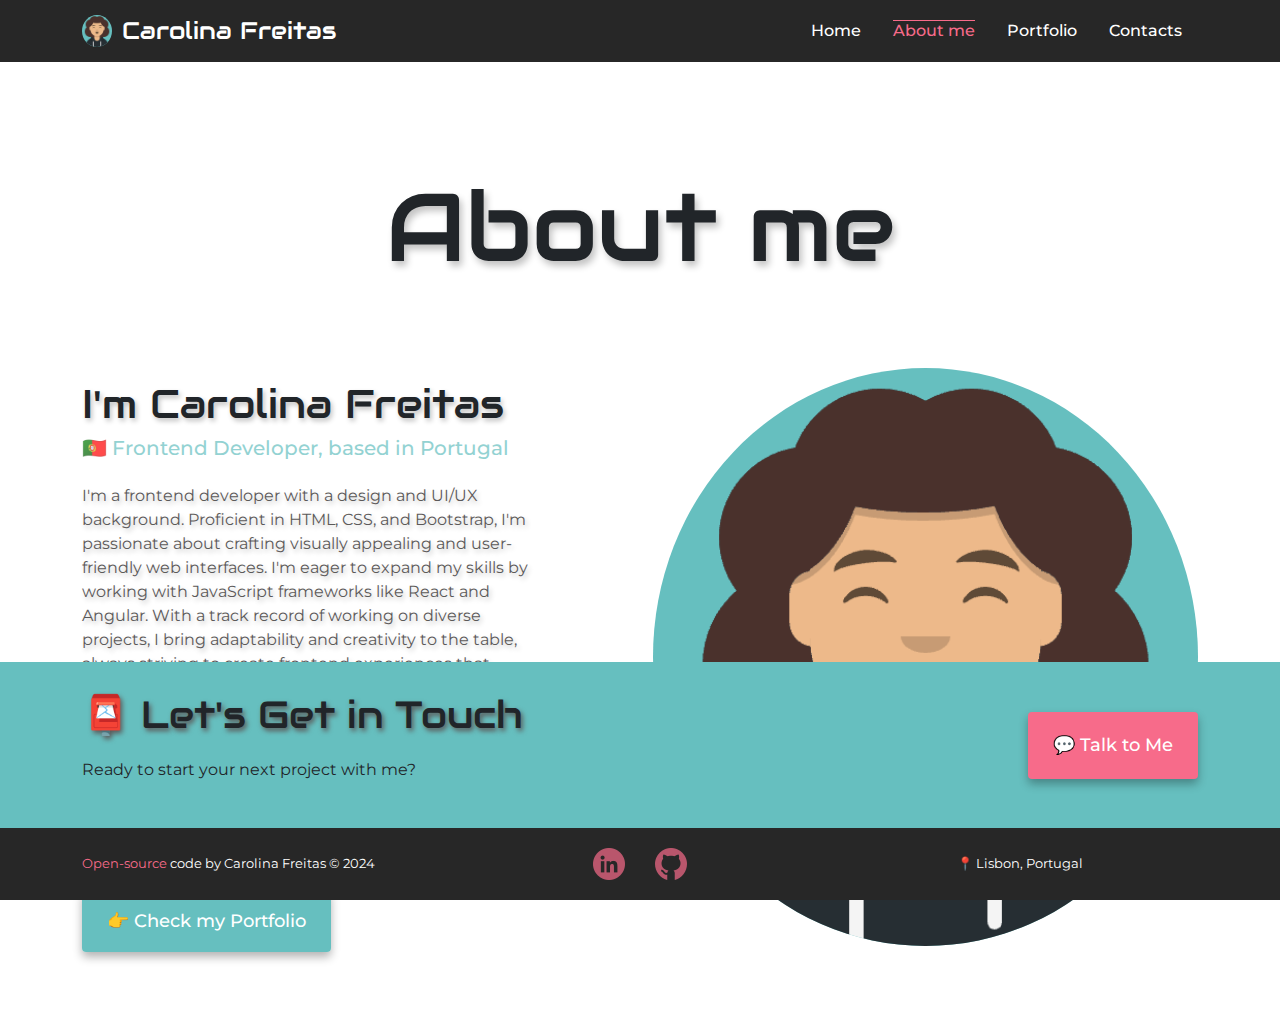
==== commit bfedbb91: "added portfolio page; small fixes to other pages;" ====
--- a/about.html
+++ b/about.html
@@ -8,7 +8,7 @@
 			name="description"
 			content="About Carolina Freitas page"
 		/>
-		<title>About Carolina Freitas</title>
+		<title>About - Carolina Freitas</title>
 		<!-- Favicon  -->
 		<link rel="apple-touch-icon" sizes="180x180" href="assets/img/favicon/apple-touch-icon.png">
 		<link rel="icon" type="image/png" sizes="32x32" href="assets/img/favicon/favicon-32x32.png">
@@ -83,7 +83,7 @@
 			</div>
 		</nav>
 
-		<section class="about-section">
+		<section class="about-section section-subpages">
 			<div class="container">
 				<div class="row">
 					<div class="col-12">
--- a/styles.css
+++ b/styles.css
@@ -140,25 +140,44 @@
 
 /* ----------------------------------------------- */
 
-/* SECTION - CONTACT */
-.about-section {
-	background-color: var(--white);
-	margin-top: 170px;
-	margin-bottom: 80px;
-}
-
-.about-content {
+/* SECTION - ABOUT */
+.about-section .title-2 {
+	margin-bottom: 35px;
+}
+
+.about-section .about-content {
 	display: flex;
 	align-items: center;
 }
 
-.about-content h2 {
+.about-section .about-content h2 {
 	font-size: 20px;
 	color: var(--turquoise);
 }
 
-.about-content p {
+.about-section .about-content p {
 	font-size: 16px;
+}
+
+/* ----------------------------------------------- */
+
+/* SECTION - PORTFOLIO */
+.portfolio-section {
+	padding-bottom: 100px;
+}
+
+.portfolio-section .container {
+	display: flex;
+	flex-direction: column;
+	min-height: 100vh;
+}
+
+.portfolio-section .title-2 {
+	margin-bottom: 50px;
+}
+
+.portfolio-section .portfolio-project {
+	margin-bottom: 100px;
 }
 
 /* ----------------------------------------------- */
@@ -222,6 +241,12 @@
 	text-shadow: 2px 3px 5px var(--txt-shadow);
 	font-size: 16px;
 	color: var(--txt-grey);
+}
+
+.section-subpages {
+	background-color: var(--white);
+	margin-top: 170px;
+	margin-bottom: 80px;
 }
 /* ----------------------------------------------- */
 
@@ -276,6 +301,18 @@
 	text-decoration: underline;
 }
 
+/* MEDIA QUERIES  */
+@media only screen and (max-width: 992px) {
+	.title-2 {
+		font-size: 65px;
+		font-family: "Audiowide", sans-serif;
+	}
+
+	.portfolio-section .portfolio-project:last-of-type {
+		margin-bottom: 0;
+	}
+}
+
 @media only screen and (max-width: 576px) {
 	.title-1 {
 		font-size: 28px;
@@ -302,21 +339,7 @@
 	}
 }
 
-/* @media only screen and (max-width: 768px) {
-	.contact-section,
-	.footer-section {
-		position: static;
-		bottom: unset;
-		right: unset;
-		left: unset;
-	}
-} */
-
-@media only screen and (min-width: 992px) {
-	.about-section {
-		/* height: 100vh; */
-	}
-
+@media only screen and (min-width: 993px) {
 	.contact-section,
 	.footer-section {
 		position: fixed;
@@ -324,10 +347,9 @@
 		right: 0;
 	}
 
-	.contact-section{
+	.contact-section {
 		bottom: 72px;
 	}
-
 
 	.footer-section {
 		bottom: 0;
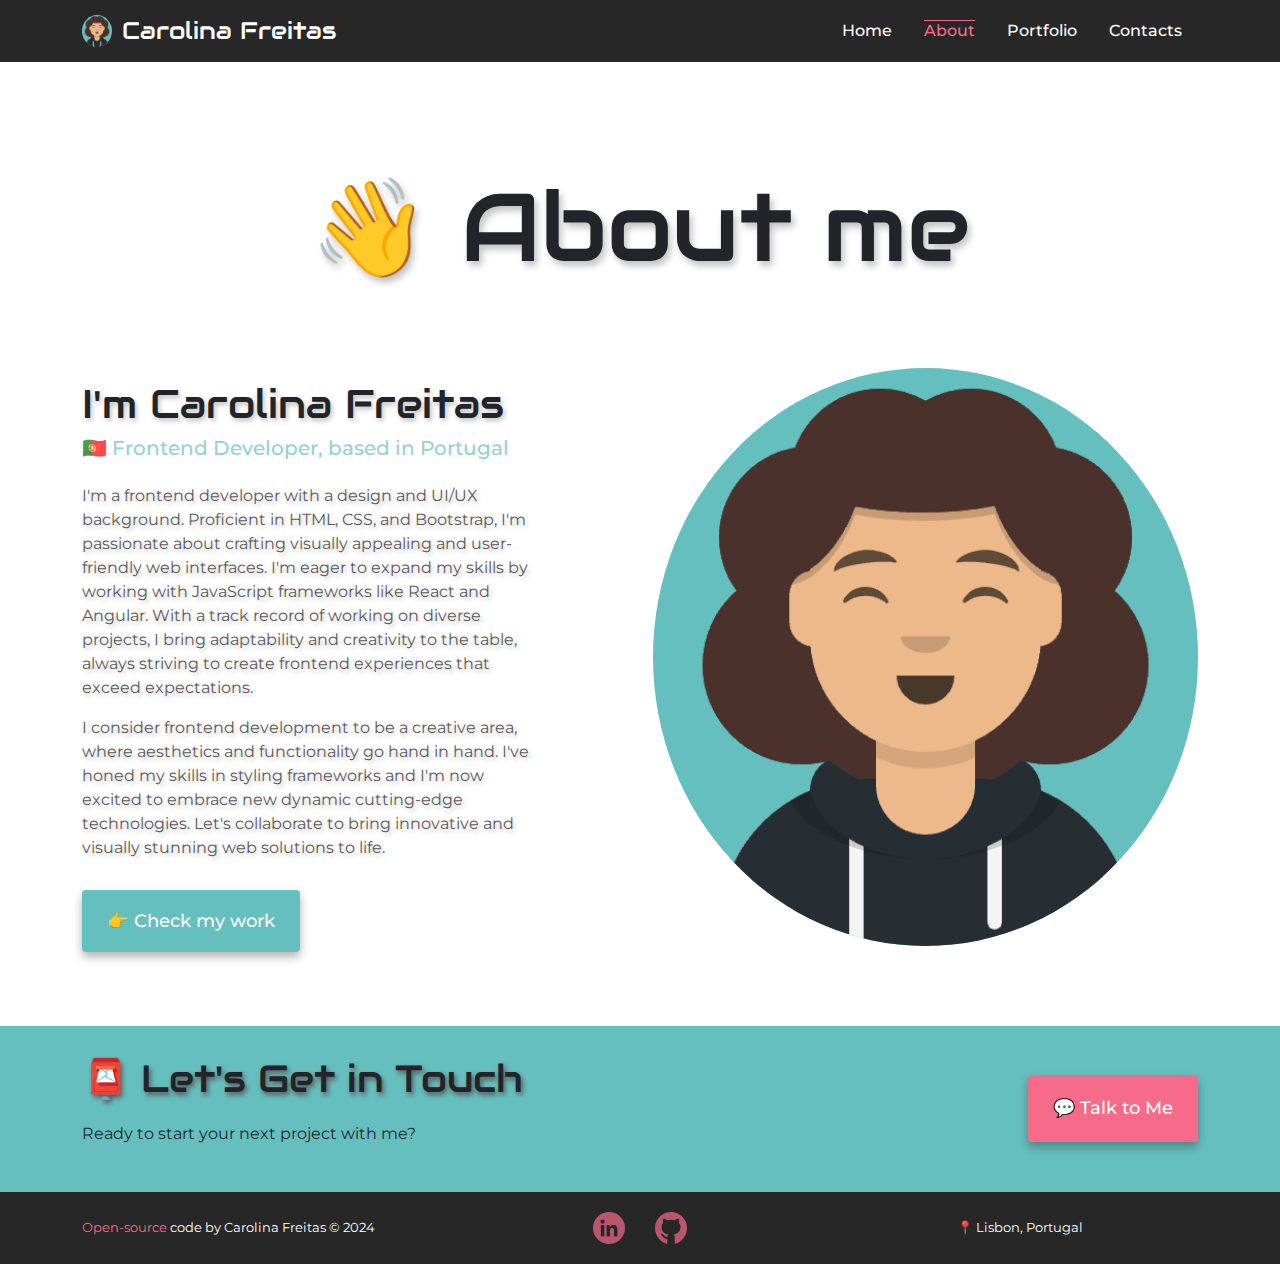
==== commit b8bfacd6: "added contacts page;" ====
--- a/about.html
+++ b/about.html
@@ -66,7 +66,7 @@
 							>
 						</li>
 						<li class="nav-item">
-							<a class="nav-link active" aria-current="page" title="About page" href="about.html">About me</a>
+							<a class="nav-link active" aria-current="page" title="About page" href="about.html">About</a>
 						</li>
 						<li class="nav-item">
 							<a class="nav-link" title="Portfolio page" href="portfolio.html"
@@ -89,7 +89,7 @@
 					<div class="col-12">
 						<div class="row mb-5">
 							<div class="col-12">
-								<h3 class="title-2 text-center">About me</h3>
+								<h3 class="title-2 text-center">👋 About me</h3>
 							</div>
 						</div>
 						<div class="row about-content">
@@ -127,7 +127,7 @@
 								href="portfolio.html"
 								title="Go to Portfolio page"
 								class="primary-link">
-							👉 Check my Portfolio
+							👉 Check my work
 						</a>
 							</div>
 							<div class="col-lg-7 d-flex justify-content-lg-end justify-content-center order-lg-2 order-1 mb-lg-0 mb-5">
--- a/styles.css
+++ b/styles.css
@@ -182,12 +182,33 @@
 
 /* ----------------------------------------------- */
 
+/* SECTION - CONTACT ME - PAGE */
+.contact-me-section .title-2 {
+	margin-bottom: 50px;
+
+}
+
+.contact-detail .contact-title {
+	color: var(--darkgray);
+	font-size: 20px;
+	font-weight: 600;
+	margin-bottom: 10px;
+}
+
+.contact-detail a {
+	text-decoration: none;
+	font-size: 16px;
+	color: var(--turquoise);
+	font-weight: 500;
+}
+
+/* ----------------------------------------------- */
+
 /* SECTION - CONTACT */
 .contact-section {
 	padding: 30px 0;
 	background-color: var(--turquoise);
 	font-size: 16px !important;
-	position: static;
 }
 
 .contact-section p {
@@ -208,7 +229,6 @@
 	color: var(--white);
 	padding: 20px 0;
 	font-size: 13px;
-	position: static;
 }
 
 .footer-section a {
@@ -338,20 +358,3 @@
 		text-align: left;
 	}
 }
-
-@media only screen and (min-width: 993px) {
-	.contact-section,
-	.footer-section {
-		position: fixed;
-		left: 0;
-		right: 0;
-	}
-
-	.contact-section {
-		bottom: 72px;
-	}
-
-	.footer-section {
-		bottom: 0;
-	}
-}
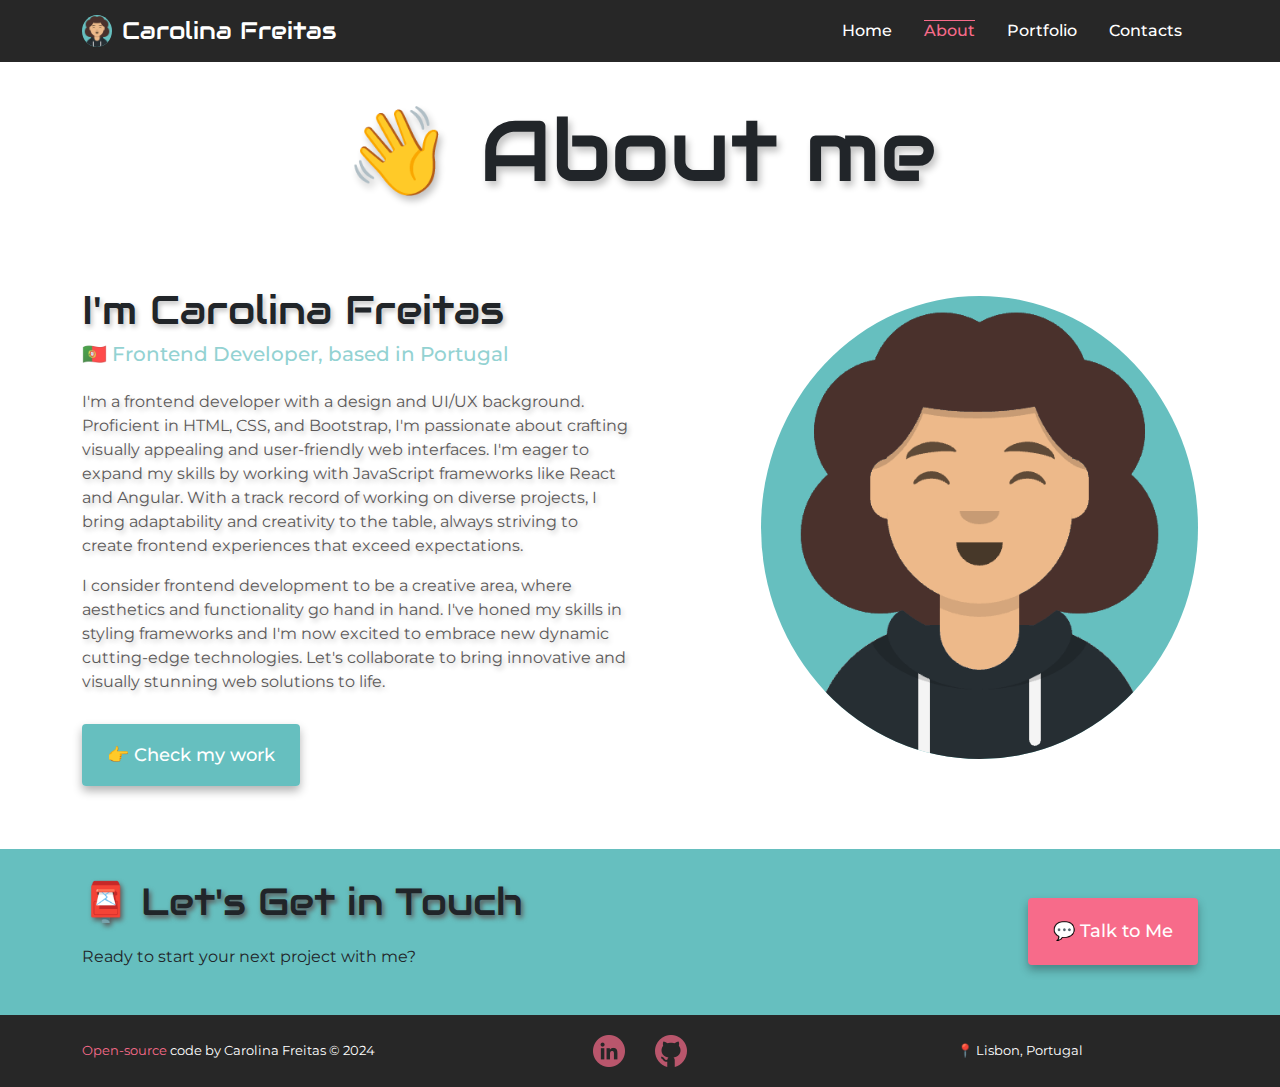
==== commit 938f505f: "small fixes to contact and about;" ====
--- a/about.html
+++ b/about.html
@@ -93,7 +93,7 @@
 							</div>
 						</div>
 						<div class="row about-content">
-							<div class="col-lg-5 order-lg-1 order-2">
+							<div class="col-lg-6 order-lg-1 order-2">
 								<h1 class="section-title text-lg-start text-center mb-2">I'm Carolina Freitas</h3>
 								<h2 class="title-3 text-lg-start text-center mb-4">🇵🇹 Frontend Developer, based in Portugal</h3>
 								<p class="txt-description">
@@ -130,8 +130,8 @@
 							👉 Check my work
 						</a>
 							</div>
-							<div class="col-lg-7 d-flex justify-content-lg-end justify-content-center order-lg-2 order-1 mb-lg-0 mb-5">
-								<img src="assets/img/carolina-avatar-no-bg.png" class="avatar-bg text-center" alt="Avatar Carolina" width="85%">
+							<div class="col-lg-6 d-flex justify-content-lg-end justify-content-center order-lg-2 order-1 mb-lg-0 mb-5">
+								<img src="assets/img/carolina-avatar-no-bg.png" class="avatar-bg text-center" alt="Avatar Carolina" width="80%">
 							</div>
 						</div>
 					</div>
--- a/styles.css
+++ b/styles.css
@@ -33,6 +33,7 @@
 	line-height: 1.5;
 }
 
+
 /* NAVBAR */
 .navbar.bg-dark {
 	background-color: var(--darkgray) !important;
@@ -74,8 +75,10 @@
 	height: 100vh;
 	background-color: var(--lightgreen);
 	background-size: cover;
-	min-height: 40rem;
-	padding-top: 4.5rem;
+	min-height: calc(100vh - 62px);
+	/* min-height: 4rem; */
+	padding-top: 62px;
+	/* padding-top: 4.5rem; */
 	padding-bottom: 0;
 }
 
@@ -85,6 +88,8 @@
 	justify-content: center;
 	flex-direction: column;
 	height: 100%;
+	margin-top: 60px;
+	margin-bottom: 80px;
 }
 
 .header-content hr {
@@ -99,7 +104,8 @@
 }
 
 .avatar-width {
-	max-width: 65%;
+	max-width: 20%;
+	/* max-width: 65%; */
 	height: auto;
 }
 
@@ -109,7 +115,7 @@
 }
 
 .title-2 {
-	font-size: 96px;
+	font-size: 86px;
 	font-family: "Audiowide", sans-serif;
 	text-shadow: 3px 5px 7px var(--txt-shadow);
 }
@@ -124,7 +130,7 @@
 
 /* SECTION - RECENT WORK */
 .recent-work-section {
-	margin: 100px auto;
+	margin: 0 0 100px 0;
 	background-color: var(--white);
 }
 
@@ -132,6 +138,7 @@
 	font-size: 48px;
 	margin-bottom: 45px;
 	text-align: center;
+	margin-top: 100px;
 }
 
 .portfolio-project .project-title {
@@ -265,7 +272,7 @@
 
 .section-subpages {
 	background-color: var(--white);
-	margin-top: 170px;
+	margin-top: 100px;
 	margin-bottom: 80px;
 }
 /* ----------------------------------------------- */
@@ -309,17 +316,6 @@
 }
 /* ----------------------------------------------- */
 
-.email-link {
-	display: flex;
-	justify-content: center;
-	color: var(--primary-color);
-	font-size: 28px;
-	text-decoration: none;
-}
-
-.email-link:hover {
-	text-decoration: underline;
-}
 
 /* MEDIA QUERIES  */
 @media only screen and (max-width: 992px) {
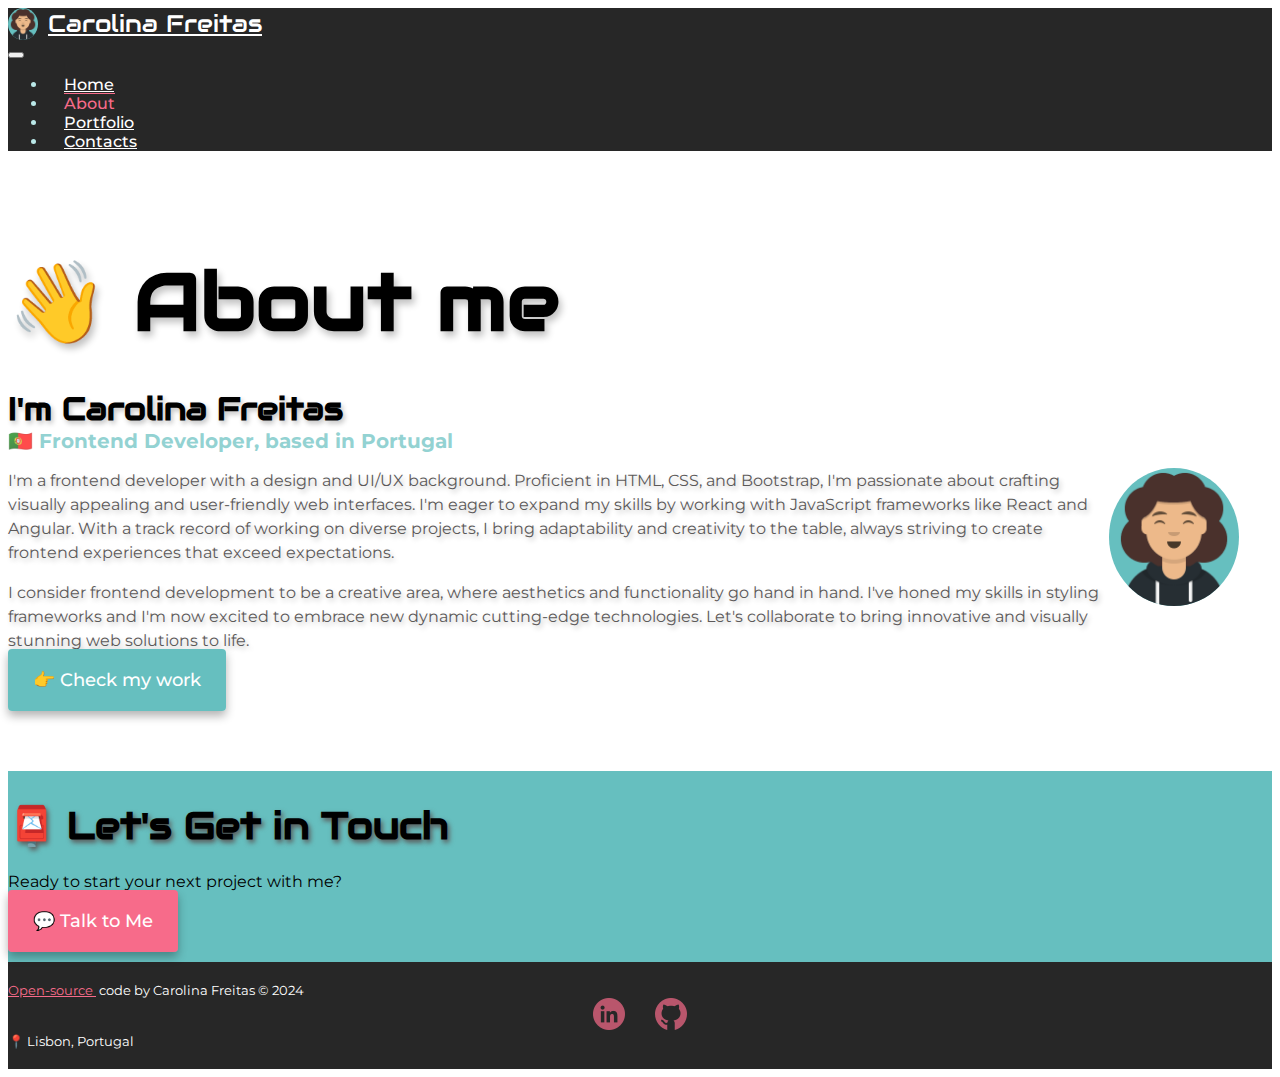
==== commit 3f78dabc: "removed local folder of bootstrap lib; added CDN links for Bootstrap; added meta description to all " ====
--- a/about.html
+++ b/about.html
@@ -4,10 +4,7 @@
 		<meta charset="UTF-8" />
 		<meta http-equiv="X-UA-Compatible" content="IE=edge" />
 		<meta name="viewport" content="width=device-width, initial-scale=1.0" />
-		<meta
-			name="description"
-			content="About Carolina Freitas page"
-		/>
+		<meta name="description" content="About page of Carolina Freitas portfolio website" />
 		<title>About - Carolina Freitas</title>
 		<!-- Favicon  -->
 		<link rel="apple-touch-icon" sizes="180x180" href="assets/img/favicon/apple-touch-icon.png">
@@ -25,12 +22,10 @@
 			rel="stylesheet"
 		/>
 		<!-- Bootstrap  -->
-		<link
-			rel="stylesheet"
-			href="libs/bootstrap-5.3.2-dist/css/bootstrap.min.css"
-		/>
-		<script src="libs/bootstrap-5.3.2-dist/js/bootstrap.min.js"></script>
-		<script src="libs/bootstrap-5.3.2-dist/js/bootstrap.bundle.min.js"></script>
+		<!-- Bootstrap  -->
+		<link href="https://cdn.jsdelivr.net/npm/bootstrap@5.3.2/dist/css/bootstrap.min.css" rel="stylesheet" integrity="sha384-T3c6CoIi6uLrA9TneNEoa7RxnatzjcDSCmG1MXxSR1GAsXEV/Dwwykc2MPK8M2HN" crossorigin="anonymous">
+		<script src="https://cdn.jsdelivr.net/npm/bootstrap@5.3.2/dist/js/bootstrap.bundle.min.js" integrity="sha384-C6RzsynM9kWDrMNeT87bh95OGNyZPhcTNXj1NW7RuBCsyN/o0jlpcV8Qyq46cDfL" crossorigin="anonymous"></script>
+
 
 		<!-- My styles  -->
 		<link rel="stylesheet" href="styles.css" />
--- a/styles.css
+++ b/styles.css
@@ -105,7 +105,6 @@
 
 .avatar-width {
 	max-width: 20%;
-	/* max-width: 65%; */
 	height: auto;
 }
 
@@ -115,7 +114,7 @@
 }
 
 .title-2 {
-	font-size: 86px;
+	font-size: 80px;
 	font-family: "Audiowide", sans-serif;
 	text-shadow: 3px 5px 7px var(--txt-shadow);
 }
